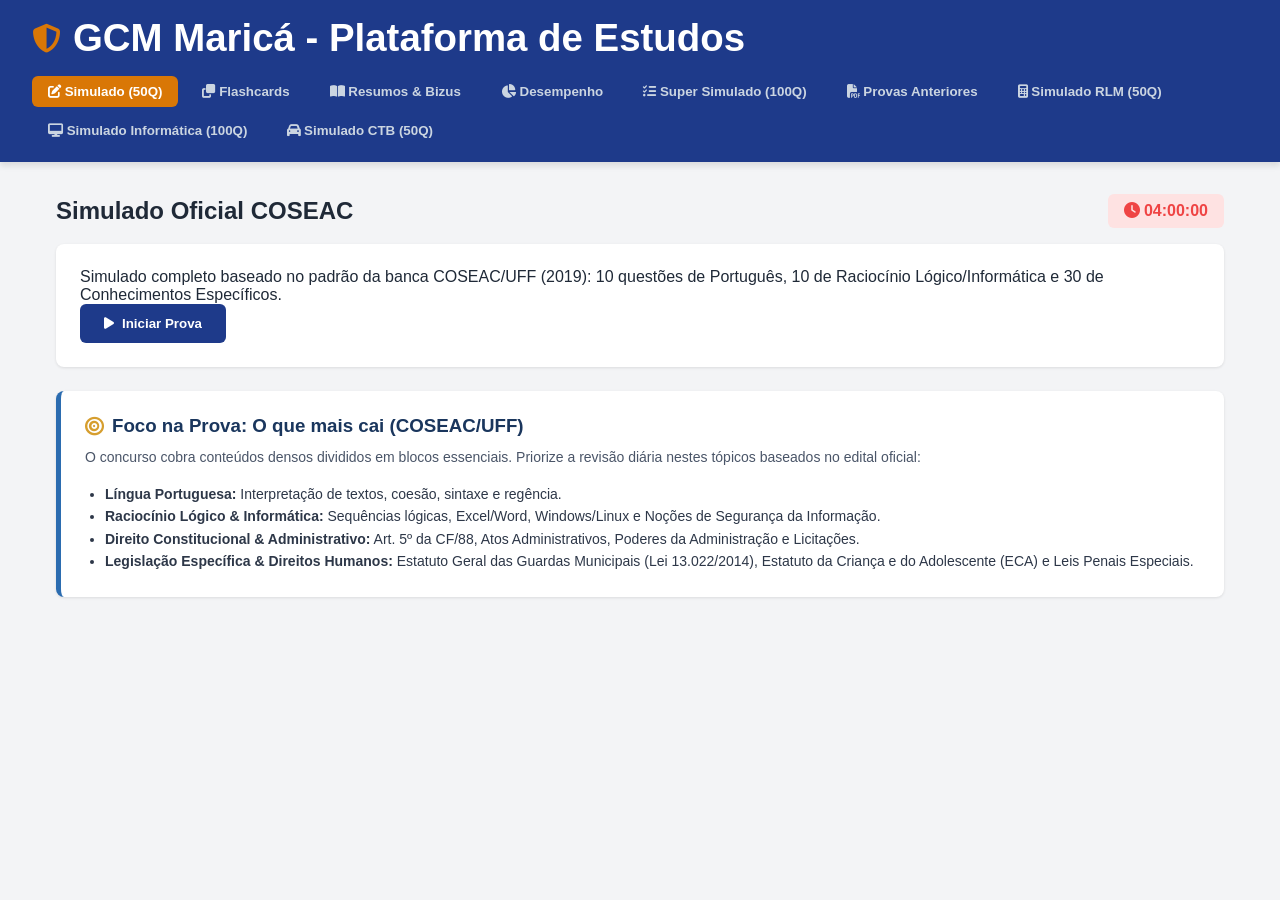
==== index.html @ 25a78c9b "Adiciona Simulado CTB e ajusta layout" ====
<!DOCTYPE html>
<html lang="pt-BR">

<head>
    <meta charset="UTF-8">
    <meta name="viewport" content="width=device-width, initial-scale=1.0">
    <title>Estudo Interativo - Guarda Municipal de Maricá</title>
    <!-- Importação do CSS externo -->
    <link rel="stylesheet" href="style.css">
    <!-- Fontes e ícones (FontAwesome) -->
    <link rel="stylesheet" href="https://cdnjs.cloudflare.com/ajax/libs/font-awesome/6.4.0/css/all.min.css">

    <!-- Configurações PWA -->
    <link rel="manifest" href="manifest.json">
    <link rel="apple-touch-icon" href="icon-192.png">
    <link rel="shortcut icon" href="icon-192.png" type="image/png">
    <meta name="theme-color" content="#1a365d">
</head>

<body>

    <!-- Cabeçalho -->
    <header class="app-header">
        <div class="logo-area">
            <i class="fa-solid fa-shield-halved"></i>
            <h1>GCM Maricá - Plataforma de Estudos</h1>
        </div>
        <nav class="nav-tabs">
            <button class="tab-btn active" data-target="simulado-section"><i class="fa-solid fa-pen-to-square"></i>
                Simulado (50Q)</button>
            <button class="tab-btn" data-target="flashcards-section"><i class="fa-solid fa-clone"></i>
                Flashcards</button>
            <button class="tab-btn" data-target="resumos-section"><i class="fa-solid fa-book-open"></i> Resumos &
                Bizus</button>
            <button class="tab-btn" data-target="stats-section"><i class="fa-solid fa-chart-pie"></i>
                Desempenho</button>
            <button class="tab-btn" data-target="super-simulado-section"><i class="fa-solid fa-list-check"></i>
                Super Simulado (100Q)</button>
            <button class="tab-btn" data-target="provas-section"><i class="fa-solid fa-file-pdf"></i> Provas
                Anteriores</button>
            <button class="tab-btn" data-target="rlm-section">
                <i class="fa-solid fa-calculator"></i> Simulado RLM (50Q)
            </button>
            <button class="tab-btn" data-target="info-section"><i class="fa-solid fa-desktop"></i>
                Simulado Informática (100Q)</button>
            <button class="tab-btn" data-target="ctb-section">
                <i class="fa-solid fa-car"></i> Simulado CTB (50Q)
            </button>
        </nav>
    </header>

    <!-- Conteúdo Principal -->
    <main class="app-container">

        <!-- Seção: Simulado -->
        <section id="simulado-section" class="content-section active">
            <div class="simulado-top-bar">
                <h2>Simulado Oficial COSEAC</h2>
                <div id="timer" class="timer-badge"><i class="fa-solid fa-clock"></i> 04:00:00</div>
            </div>

            <div id="simulado-intro" class="card">
                <p>Simulado completo baseado no padrão da banca COSEAC/UFF (2019): 10 questões de Português, 10 de
                    Raciocínio Lógico/Informática e 30 de Conhecimentos Específicos.</p>
                <button id="start-simulado-btn" class="btn primary-btn"><i class="fa-solid fa-play"></i> Iniciar
                    Prova</button>
            </div>

            <!-- Card de Dicas e Foco na Prova -->
            <div class="card study-tips-card" style="border-left: 5px solid #2b6cb0; margin-top: 20px;">
                <h3 style="color: #1a365d; margin-bottom: 10px; display: flex; align-items: center; gap: 8px;">
                    <i class="fa-solid fa-bullseye" style="color: #d69e2e;"></i> Foco na Prova: O que mais cai
                    (COSEAC/UFF)
                </h3>
                <p style="color: #4a5568; font-size: 14px; line-height: 1.5; margin-bottom: 15px;">
                    O concurso cobra conteúdos densos divididos em blocos essenciais. Priorize a revisão diária nestes
                    tópicos baseados no edital oficial:
                </p>
                <ul style="color: #2d3748; font-size: 14px; padding-left: 20px; line-height: 1.6;">
                    <li><strong>Língua Portuguesa:</strong> Interpretação de textos, coesão, sintaxe e regência.</li>
                    <li><strong>Raciocínio Lógico & Informática:</strong> Sequências lógicas, Excel/Word, Windows/Linux
                        e Noções de Segurança da Informação.</li>
                    <li><strong>Direito Constitucional & Administrativo:</strong> Art. 5º da CF/88, Atos
                        Administrativos, Poderes da Administração e Licitações.</li>
                    <li><strong>Legislação Específica & Direitos Humanos:</strong> Estatuto Geral das Guardas Municipais
                        (Lei 13.022/2014), Estatuto da Criança e do Adolescente (ECA) e Leis Penais Especiais.</li>
                </ul>
            </div>

            <div id="simulado-quiz-area" class="hidden">
                <div class="quiz-layout">
                    <div class="question-card card">
                        <div class="q-meta">
                            <span id="q-subject-badge" class="badge">Disciplina</span>
                            <span id="q-number">Questão 1 de 50</span>
                        </div>
                        <h3 id="q-text">Enunciado da questão aparecerá aqui...</h3>
                        <div id="options-container" class="options-list">
                            <!-- Opções geradas via JS -->
                        </div>
                        <div class="quiz-nav-buttons">
                            <button id="prev-q-btn" class="btn secondary-btn"><i class="fa-solid fa-arrow-left"></i>
                                Anterior</button>
                            <button id="next-q-btn" class="btn primary-btn">Próxima <i
                                    class="fa-solid fa-arrow-right"></i></button>
                        </div>
                    </div>

                    <div class="quiz-sidebar card">
                        <h4>Gabarito de Questões</h4>
                        <div id="question-grid" class="q-grid">
                            <!-- Grade de 1 a 50 gerada via JS -->
                        </div>
                        <button id="finish-simulado-btn" class="btn danger-btn"><i
                                class="fa-solid fa-flag-checkered"></i> Finalizar Prova</button>
                    </div>
                </div>
            </div>

            <div id="simulado-result-area" class="hidden card text-center">
                <h2>Resultado do Simulado</h2>
                <div id="score-display" class="score-badge">0 / 50</div>
                <p id="score-feedback">Parabéns por concluir!</p>
                <button id="restart-simulado-btn" class="btn primary-btn"><i class="fa-solid fa-rotate-right"></i>
                    Refazer Simulado</button>
            </div>
        </section>

        <!-- Seção: Flashcards -->
        <section id="flashcards-section" class="content-section">
            <h2>Flashcards de Memorização Ativa</h2>
            <div class="flashcard-container">
                <div id="flashcard" class="flashcard card">
                    <div class="flashcard-inner">
                        <div class="flashcard-front">
                            <span id="fc-category" class="badge">Estatuto das Guardas</span>
                            <h3 id="fc-question">Qual é o princípio mínimo de atuação da Guarda Municipal conforme a Lei
                                13.022/14?</h3>
                            <span class="flip-hint"><i class="fa-solid fa-rotate"></i> Clique para virar o cartão</span>
                        </div>
                        <div class="flashcard-back">
                            <h3>Resposta:</h3>
                            <p id="fc-answer">I - Proteção dos direitos humanos fundamentais... II - Preservação da
                                vida, redução do sofrimento e diminuição das perdas...</p>
                        </div>
                    </div>
                </div>
                <div class="flashcard-controls">
                    <button id="fc-prev" class="btn secondary-btn"><i class="fa-solid fa-chevron-left"></i>
                        Anterior</button>
                    <button id="fc-flip" class="btn primary-btn"><i class="fa-solid fa-repeat"></i> Virar
                        Cartão</button>
                    <button id="fc-next" class="btn secondary-btn">Próximo <i
                            class="fa-solid fa-chevron-right"></i></button>
                </div>
            </div>
        </section>

        <!-- Seção: Resumos Teóricos & Bizus -->
        <section id="resumos-section" class="content-section">
            <h2>Resumos Teóricos & Bizus Estratégicos (COSEAC)</h2>
            <p style="margin-bottom: 1.5rem; color: var(--text-muted);">Pontos de atenção e macetes de memorização
                focados no edital da Guarda Municipal de Maricá:</p>

            <div class="materias-grid">
                <!-- Card 1: Estatuto -->
                <div class="card" style="padding: 1.5rem;">
                    <div
                        style="display: flex; justify-content: space-between; align-items: center; margin-bottom: 0.8rem;">
                        <span class="badge" style="background-color: #e3f2fd; color: #1565c0;"><i
                                class="fa-solid fa-star"></i> Alto Rendimento</span>
                        <small style="color: var(--text-muted);">Lei 13.022/14</small>
                    </div>
                    <h3><i class="fa-solid fa-scale-balanced" style="color: #1565c0;"></i> Estatuto das Guardas</h3>
                    <p style="margin: 0.8rem 0; font-size: 0.95rem;">
                        <strong>Artigo Chave (Art. 3º):</strong> Princípios Mínimos (Proteção dos Direitos Humanos,
                        Preservação da vida, Uso progressivo da força).
                    </p>
                    <ul
                        style="text-align: left; margin: 1rem 0; padding-left: 1.2rem; font-size: 0.9rem; line-height: 1.6;">
                        <li><strong>Natureza:</strong> Instituição civil, uniformizada e armada.</li>
                        <li><strong>Controle:</strong> Interno (Corregedoria) e Externo (Ouvidoria).</li>
                        <li><strong>Vedações:</strong> Proibida subordinação a comandos militares.</li>
                    </ul>
                </div>

                <!-- Card 2: Constituição -->
                <div class="card" style="padding: 1.5rem;">
                    <div
                        style="display: flex; justify-content: space-between; align-items: center; margin-bottom: 0.8rem;">
                        <span class="badge" style="background-color: #fff3e0; color: #e65100;"><i
                                class="fa-solid fa-fire"></i> Cai Sempre</span>
                        <small style="color: var(--text-muted);">CF/88 Art. 144</small>
                    </div>
                    <h3><i class="fa-solid fa-landmark" style="color: #e65100;"></i> Artigo 144 - Segurança Pública</h3>
                    <p style="margin: 0.8rem 0; font-size: 0.95rem;">
                        <strong>Artigo Chave (§ 8º):</strong> Os Municípios poderão constituir guardas municipais para
                        proteção de seus <em>bens, serviços e instalações</em>.
                    </p>
                    <ul
                        style="text-align: left; margin: 1rem 0; padding-left: 1.2rem; font-size: 0.9rem; line-height: 1.6;">
                        <li><strong>Inviolabilidade do Domicílio:</strong> Flagrante, desastre, socorro ou ordem
                            judicial (dia).</li>
                        <li><strong>Remédios:</strong> Habeas Corpus (Locomoção) e Habeas Data (Informação pessoal).
                        </li>
                    </ul>
                </div>

                <!-- Card 3: Penal & CTB -->
                <div class="card" style="padding: 1.5rem;">
                    <div
                        style="display: flex; justify-content: space-between; align-items: center; margin-bottom: 0.8rem;">
                        <span class="badge" style="background-color: #e8f5e9; color: #2e7d32;"><i
                                class="fa-solid fa-gavel"></i> Bizu Prático</span>
                        <small style="color: var(--text-muted);">CP & CTB</small>
                    </div>
                    <h3><i class="fa-solid fa-handcuffs" style="color: #2e7d32;"></i> Direito Penal & Trânsito</h3>
                    <p style="margin: 0.8rem 0; font-size: 0.95rem;">
                        Diferencie os crimes funcionais mais cobrados em provas da Guarda:
                    </p>
                    <ul
                        style="text-align: left; margin: 1rem 0; padding-left: 1.2rem; font-size: 0.9rem; line-height: 1.6;">
                        <li><strong>Concussão (Art. 316):</strong> <em>EXIGIR</em> vantagem indevida.</li>
                        <li><strong>Corrupção Passiva (Art. 317):</strong> <em>SOLICITAR</em> ou <em>RECEBER</em>
                            vantagem.</li>
                        <li><strong>Prevaricação (Art. 319):</strong> Retardar/deixar de agir por <em>INTERESSE
                                PESSOAL</em>.</li>
                        <li><strong>CTB Art. 304:</strong> Omissão de socorro no trânsito (Crime).</li>
                    </ul>
                </div>
            </div>
        </section>

        <!-- Seção: Estatísticas / Desempenho -->
        <section id="stats-section" class="content-section">
            <h2>Seu Progresso e Estatísticas</h2>
            <div class="stats-grid">
                <div class="card stat-card">
                    <h3>Simulados Realizados</h3>
                    <p id="stat-total-simulados" class="stat-number">0</p>
                </div>
                <div class="card stat-card">
                    <h3>Média de Acertos</h3>
                    <p id="stat-media-acertos" class="stat-number">0%</p>
                </div>
                <div class="card stat-card">
                    <h3>Flashcards Vistos</h3>
                    <p id="stat-flashcards" class="stat-number">0</p>
                </div>
            </div>

            <!-- Botão para Zerar Estatísticas -->
            <div class="text-center" style="margin-top: 2rem;">
                <button id="reset-stats-btn" class="btn danger-btn">
                    <i class="fa-solid fa-trash"></i> Zerar Estatísticas
                </button>
            </div>
        </section>

        <!-- Seção: Super Simulado por Matéria -->
        <section id="super-simulado-section" class="content-section">
            <h2>Super Simulado por Matéria</h2>
            <div id="super-menu" class="card text-center">
                <p>Escolha a disciplina desejada para iniciar o treino focado:</p>
                <div class="materias-grid">
                    <button class="btn primary-btn materia-filter-btn" data-materia="Constitucional">Direito
                        Constitucional</button>
                    <button class="btn primary-btn materia-filter-btn" data-materia="Administrativo">Direito
                        Administrativo</button>
                    <button class="btn primary-btn materia-filter-btn" data-materia="LegislacaoGCM">Legislação da Guarda
                        Municipal</button>
                    <button class="btn primary-btn materia-filter-btn" data-materia="PenalEspecial">Direito Penal,
                        Processual Penal e Especial</button>
                    <button class="btn primary-btn materia-filter-btn" data-materia="DireitosHumanos">Direitos Humanos e
                        Legislação Social</button>
                    <button class="btn secondary-btn materia-filter-btn" data-materia="Todas">Simulado Geral (Todas as
                        Matérias)</button>
                    <button class="tab-btn" data-target="provas-section"><i class="fa-solid fa-file-pdf"></i> Provas
                        Anteriores</button>
                </div>
            </div>

            <div id="super-quiz-area" class="hidden">
                <div class="simulado-top-bar">
                    <h3 id="super-titulo-materia">Filtro Ativo</h3>
                    <button id="voltar-menu-btn" class="btn secondary-btn"><i class="fa-solid fa-arrow-left"></i>
                        Escolher Outra Matéria</button>
                </div>
                <div class="quiz-layout">
                    <div class="question-card card">
                        <div class="q-meta">
                            <span id="super-q-subject" class="badge">Disciplina</span>
                            <span id="super-q-number">Questão 1</span>
                        </div>
                        <h3 id="super-q-text">Enunciado...</h3>
                        <div id="super-options-container" class="options-list"></div>
                        <div class="quiz-nav-buttons">
                            <button id="super-prev-btn" class="btn secondary-btn"><i class="fa-solid fa-arrow-left"></i>
                                Anterior</button>
                            <button id="super-next-btn" class="btn primary-btn">Próxima <i
                                    class="fa-solid fa-arrow-right"></i></button>
                        </div>
                    </div>
                    <div class="quiz-sidebar card">
                        <h4>Questões da Matéria</h4>
                        <div id="super-question-grid" class="q-grid"></div>
                        <button id="super-finish-btn" class="btn danger-btn"><i class="fa-solid fa-flag-checkered"></i>
                            Finalizar Bloco</button>
                    </div>
                </div>
            </div>

            <div id="super-result-area" class="hidden card text-center">
                <h2>Resultado do Bloco</h2>
                <div id="super-score-display" class="score-badge">0 / 0</div>
                <p id="super-score-feedback">Bom trabalho!</p>
                <button id="super-restart-btn" class="btn primary-btn"><i class="fa-solid fa-rotate-right"></i> Escolher
                    Outra Matéria</button>
            </div>
        </section>

        <!-- Seção: Provas Anteriores e Gabaritos -->
        <section id="provas-section" class="content-section">
            <h2>Provas Anteriores e Gabaritos (COSEAC/UFF)</h2>
            <p>Acesse o caderno oficial e o gabarito do concurso anterior para reforçar o seu treinamento prático:</p>

            <div class="materias-grid" style="margin-top: 1.5rem;">
                <!-- Card Prova -->
                <div class="card text-center" style="padding: 1.5rem;">
                    <i class="fa-solid fa-file-pdf"
                        style="font-size: 2.5rem; color: #d32f2f; margin-bottom: 0.8rem;"></i>
                    <h3>Caderno de Prova (2019)</h3>
                    <p style="margin: 0.8rem 0; color: var(--text-muted); font-size: 0.9rem;">
                        Prova oficial aplicada pela COSEAC/UFF com 50 questões objetivas[cite: 11].
                    </p>
                    <a href="guarda.pdf" target="_blank" class="btn primary-btn"
                        style="text-decoration: none; display: inline-flex; align-items: center; justify-content: center; gap: 0.5rem; width: 100%;">
                        <i class="fa-solid fa-eye"></i> Abrir Prova em PDF
                    </a>
                </div>

                <!-- Card Gabarito -->
                <div class="card text-center" style="padding: 1.5rem;">
                    <i class="fa-solid fa-file-circle-check"
                        style="font-size: 2.5rem; color: #2e7d32; margin-bottom: 0.8rem;"></i>
                    <h3>Gabarito Oficial (2019)</h3>
                    <p style="margin: 0.8rem 0; color: var(--text-muted); font-size: 0.9rem;">
                        Gabarito oficial preliminar de respostas para conferência[cite: 10].
                    </p>
                    <a href="gab_prel.pdf" target="_blank" class="btn primary-btn"
                        style="text-decoration: none; display: inline-flex; align-items: center; justify-content: center; gap: 0.5rem; width: 100%;">
                        <i class="fa-solid fa-square-check"></i> Abrir Gabarito em PDF
                    </a>
                </div>
            </div>
        </section>

        <!-- Seção: Simulado RLM -->
        <section id="rlm-section" class="content-section">
            <div class="simulado-top-bar">
                <h2>Simulado Raciocínio Lógico (50Q) - COSEAC</h2>
                <div id="rlm-timer" class="timer-badge"><i class="fa-solid fa-clock"></i> 03:00:00</div>
            </div>

            <div id="rlm-intro" class="card">
                <p>Simulado exclusivo de <strong>Raciocínio Lógico</strong> focado no edital COSEAC/UFF para Guarda
                    Municipal. Teste seu conhecimento em sequências, conjuntos, proporções e probabilidades.</p>
                <button id="start-rlm-btn" class="btn primary-btn"><i class="fa-solid fa-play"></i> Iniciar Simulado
                    RLM</button>
            </div>

            <!-- Área do Quiz de RLM (Oculta inicialmente) -->
            <div id="rlm-quiz-area" class="hidden">
                <div class="quiz-layout">
                    <div class="question-card card">
                        <div class="q-meta">
                            <span id="rlm-subject-badge" class="badge">Raciocínio Lógico</span>
                            <span id="rlm-q-number">Questão 1 de 20</span>
                        </div>
                        <h3 id="rlm-q-text">Enunciado da questão aparecerá aqui...</h3>
                        <div id="rlm-options-container" class="options-list">
                            <!-- Opções geradas via JS -->
                        </div>
                        <div class="quiz-nav-buttons">
                            <button id="rlm-prev-q-btn" class="btn secondary-btn"><i class="fa-solid fa-arrow-left"></i>
                                Anterior</button>
                            <button id="rlm-next-q-btn" class="btn primary-btn">Próxima <i
                                    class="fa-solid fa-arrow-right"></i></button>
                        </div>
                    </div>

                    <div class="quiz-sidebar card">
                        <h4>Gabarito RLM</h4>
                        <div id="rlm-question-grid" class="q-grid">
                            <!-- Grade de questões gerada via JS -->
                        </div>
                        <button id="rlm-finish-btn" class="btn danger-btn"><i class="fa-solid fa-flag-checkered"></i>
                            Finalizar Prova</button>
                    </div>
                </div>
            </div>

            <!-- Área de Resultado do RLM (Oculta inicialmente) -->
            <div id="rlm-result-area" class="hidden card text-center">
                <h2>Resultado do Simulado RLM</h2>
                <div id="rlm-score-display" class="score-badge">0 / 20</div>
                <p id="rlm-score-feedback">Bom trabalho! Continue praticando para gabaritar a COSEAC.</p>
                <button id="rlm-restart-btn" class="btn primary-btn"><i class="fa-solid fa-rotate-right"></i> Refazer
                    Simulado RLM</button>
            </div>
        </section>

        <!-- Seção: Simulado Informática (100Q) -->
        <section id="info-section" class="content-section hidden">
            <div class="simulado-top-bar">
                <h2>Simulado Informática (100Q) - COSEAC</h2>
                <div id="info-timer" class="timer-badge"><i class="fa-solid fa-clock"></i> 04:00:00</div>
            </div>

            <!-- Introdução de Informática -->
            <div id="info-intro" class="card text-center">
                <p>Simulado exclusivo de <strong>Noções de Informática</strong> focado no edital COSEAC/UFF para Guarda
                    Municipal. Teste seu conhecimento com 100 questões abrangendo Windows, Pacote Office, Redes e
                    Segurança da Informação.</p>
                <button id="start-info-btn" class="btn primary-btn"><i class="fa-solid fa-play"></i> Iniciar Simulado
                    Informática</button>
            </div>

            <!-- Área do Quiz de Informática -->
            <div id="info-quiz-area" class="hidden">
                <div class="quiz-layout">
                    <div class="question-card card">
                        <div class="q-meta">
                            <span id="info-subject-badge" class="badge">Informática</span>
                            <span id="info-q-number">Questão 1 de 100</span>
                        </div>
                        <h3 id="info-q-text">Enunciado da questão aparecerá aqui...</h3>
                        <div id="info-options-container" class="options-list">
                            <!-- Opções geradas via JS -->
                        </div>
                        <div class="quiz-nav-buttons">
                            <button id="info-exit-btn" class="btn danger-btn"><i
                                    class="fa-solid fa-right-from-bracket"></i> Sair</button>
                            <div>
                                <button id="info-prev-q-btn" class="btn secondary-btn"><i
                                        class="fa-solid fa-arrow-left"></i> Anterior</button>
                                <button id="info-next-q-btn" class="btn primary-btn">Próxima <i
                                        class="fa-solid fa-arrow-right"></i></button>
                            </div>
                        </div>
                    </div>

                    <!-- Gabarito Lateral de Informática -->
                    <div class="gabarito-card card">
                        <h4>Gabarito Informática</h4>
                        <div id="info-question-grid" class="q-grid">
                            <!-- Caixas geradas via JS -->
                        </div>
                        <button id="info-finish-btn" class="btn danger-btn full-width"><i
                                class="fa-solid fa-flag-checkered"></i> Finalizar Prova</button>
                    </div>
                </div>
            </div>

            <!-- Área de Resultado de Informática -->
            <div id="info-result-area" class="hidden card text-center">
                <h3>Resultado do Simulado de Informática</h3>
                <p>Você concluiu o simulado!</p>
                <div class="score-display" id="info-score-display">0 / 100</div>
                <button id="info-restart-btn" class="btn primary-btn">Tentar Novamente</button>
            </div>
        </section>

        <!-- Seção: Simulado CTB (50Q) -->
        <section id="ctb-section" class="content-section hidden">
            <div class="simulado-top-bar">
                <h2>Simulado CTB (50 Questões) - Trânsito</h2>
                <div id="ctb-timer-top" class="timer-badge"><i class="fa-solid fa-clock"></i> 02:00:00</div>
            </div>

            <!-- Introdução CTB -->
            <div id="ctb-intro" class="card text-center">
                <p>Questões focadas na Legislação de Trânsito (Código de Trânsito Brasileiro - CTB) para a Guarda
                    Municipal de Maricá.</p>
                <button id="start-ctb-btn" class="btn primary-btn"><i class="fa-solid fa-play"></i> Iniciar Simulado
                    CTB</button>
            </div>

            <!-- Área do Quiz CTB -->
            <div id="ctb-quiz-area" class="hidden">
                <div class="quiz-layout">
                    <div class="question-card card">
                        <div class="q-meta">
                            <span id="ctb-subject-badge" class="badge">Legislação de Trânsito</span>
                            <span id="ctb-q-number">Questão 1 de 50</span>
                        </div>
                        <h3 id="ctb-q-text">Enunciado da questão aparecerá aqui...</h3>
                        <div id="ctb-options-container" class="options-list">
                            <!-- Opções geradas via JS -->
                        </div>
                        <div class="quiz-nav-buttons">
                            <button id="ctb-exit-btn" class="btn danger-btn"><i
                                    class="fa-solid fa-right-from-bracket"></i> Sair</button>
                            <div>
                                <button id="ctb-prev-q-btn" class="btn secondary-btn" disabled><i
                                        class="fa-solid fa-arrow-left"></i> Anterior</button>
                                <button id="ctb-next-q-btn" class="btn primary-btn">Próxima <i
                                        class="fa-solid fa-arrow-right"></i></button>
                            </div>
                        </div>
                    </div>

                    <!-- Gabarito Lateral CTB -->
                    <div class="gabarito-card card">
                        <h4>Gabarito CTB</h4>
                        <div id="ctb-question-grid" class="q-grid">
                            <!-- Grade gerada via JS -->
                        </div>
                        <button id="ctb-finish-btn" class="btn danger-btn full-width"><i
                                class="fa-solid fa-flag-checkered"></i> Finalizar Prova</button>
                    </div>
                </div>
            </div>

            <!-- Área de Resultado CTB -->
            <div id="ctb-result-area" class="hidden card text-center">
                <h3>Resultado do Simulado CTB</h3>
                <p>Você concluiu o simulado!</p>
                <div class="score-display" id="ctb-score-display">0 / 50</div>
                <button id="ctb-restart-btn" class="btn primary-btn">Tentar Novamente</button>
            </div>
        </section>
    </main>


    <!-- Scripts dos Simulados -->
    <script src="geral-50q.js"></script>
    <script src="info-100q.js"></script>
    <script src="rlm-50q.js"></script>
    <script src="ctb-50q.js"></script>
    <script src="especificas-100q.js"></script>
    <script src="flashcards.js"></script>
    <script src="script.js"></script>
</body>

</html>
---- style.css ----
:root {
    --primary: #1e3a8a;
    /* Azul Marinho */
    --secondary: #d97706;
    /* Dourado / Laranja corporativo */
    --bg-color: #f3f4f6;
    --card-bg: #ffffff;
    --text-main: #1f2937;
    --text-muted: #6b7280;
    --success: #10b981;
    --danger: #ef4444;
}

* {
    margin: 0;
    padding: 0;
    box-sizing: border-box;
    font-family: 'Segoe UI', Tahoma, Geneva, Verdana, sans-serif;
}

body {
    background-color: var(--bg-color);
    color: var(--text-main);
    display: flex;
    flex-direction: column;
    min-height: 100vh;
}

/* Header */
.app-header {
    background-color: var(--primary);
    color: white;
    padding: 1rem 2rem;
    display: flex;
    flex-direction: column;
    gap: 1rem;
    box-shadow: 0 4px 6px rgba(0, 0, 0, 0.1);
}

.logo-area {
    display: flex;
    align-items: center;
    gap: 0.75rem;
    font-size: 1.2rem;
}

.logo-area i {
    color: var(--secondary);
    font-size: 1.8rem;
}

.nav-tabs {
    display: flex;
    gap: 0.5rem;
    flex-wrap: wrap;
}

.tab-btn {
    background: transparent;
    border: none;
    color: #cbd5e1;
    padding: 0.5rem 1rem;
    border-radius: 0.375rem;
    cursor: pointer;
    font-weight: 600;
    transition: all 0.2s;
}

.tab-btn:hover,
.tab-btn.active {
    background-color: var(--secondary);
    color: white;
}

/* Container Principal */
.app-container {
    max-width: 1200px;
    width: 100%;
    margin: 2rem auto;
    padding: 0 1rem;
    flex: 1;
}

.content-section {
    display: none;
}

.content-section.active {
    display: block;
}

/* Cards genéricos */
.card {
    background-color: var(--card-bg);
    border-radius: 0.5rem;
    padding: 1.5rem;
    box-shadow: 0 1px 3px rgba(0, 0, 0, 0.1);
    margin-bottom: 1.5rem;
}

/* Botões */
.btn {
    padding: 0.75rem 1.5rem;
    border: none;
    border-radius: 0.375rem;
    cursor: pointer;
    font-weight: bold;
    display: inline-flex;
    align-items: center;
    gap: 0.5rem;
    transition: filter 0.2s;
}

.btn:hover {
    filter: brightness(0.9);
}

.primary-btn {
    background-color: var(--primary);
    color: white;
}

.secondary-btn {
    background-color: #e5e7eb;
    color: var(--text-main);
}

.danger-btn {
    background-color: var(--danger);
    color: white;
}

.badge {
    background-color: #dbeafe;
    color: var(--primary);
    padding: 0.25rem 0.75rem;
    border-radius: 1rem;
    font-size: 0.85rem;
    font-weight: 600;
}

/* Simulado Layout */
.simulado-top-bar {
    display: flex;
    justify-content: space-between;
    align-items: center;
    margin-bottom: 1rem;
}

.timer-badge {
    background-color: #fee2e2;
    color: var(--danger);
    padding: 0.5rem 1rem;
    border-radius: 0.375rem;
    font-weight: bold;
}

.quiz-layout {
    display: grid;
    grid-template-columns: 1fr 300px;
    gap: 1.5rem;
}

@media(max-width: 768px) {
    .quiz-layout {
        grid-template-columns: 1fr;
    }
}

.options-list {
    display: flex;
    flex-direction: column;
    gap: 0.75rem;
    margin: 1.5rem 0;
}

.option-item {
    padding: 0.75rem 1rem;
    border: 2px solid #e5e7eb;
    border-radius: 0.375rem;
    cursor: pointer;
    transition: all 0.2s;
}

.option-item:hover {
    border-color: var(--primary);
    background-color: #f8fafc;
}

.option-item.selected {
    border-color: var(--primary);
    background-color: #eff6ff;
    font-weight: 600;
}

.quiz-nav-buttons {
    display: flex;
    justify-content: space-between;
}

.q-grid {
    display: grid;
    grid-template-columns: repeat(5, 1fr);
    gap: 0.5rem;
    margin: 1rem 0;
    max-height: 250px;
    overflow-y: auto;
}

.q-dot {
    width: 36px;
    height: 36px;
    border: 1px solid #d1d5db;
    background: white;
    border-radius: 0.25rem;
    cursor: pointer;
    font-weight: bold;
    font-size: 0.85rem;
}

.q-dot.answered {
    background-color: #d1fae5;
    border-color: var(--success);
    color: #065f46;
}

.q-dot.current {
    border-color: var(--primary);
    box-shadow: 0 0 0 2px var(--primary);
}

/* Flashcards */
.flashcard-container {
    max-width: 600px;
    margin: 0 auto;
}

.flashcard {
    height: 250px;
    perspective: 1000px;
    cursor: pointer;
    background: transparent;
    box-shadow: none;
    padding: 0;
}

.flashcard-inner {
    position: relative;
    width: 100%;
    height: 100%;
    text-align: center;
    transition: transform 0.6s;
    transform-style: preserve-3d;
    background: white;
    border-radius: 0.5rem;
    box-shadow: 0 4px 6px rgba(0, 0, 0, 0.1);
    display: flex;
    align-items: center;
    justify-content: center;
    padding: 2rem;
}

.flashcard.flipped .flashcard-inner {
    transform: rotateY(180deg);
}

.flashcard-front,
.flashcard-back {
    position: absolute;
    width: 100%;
    height: 100%;
    backface-visibility: hidden;
    display: flex;
    flex-direction: column;
    justify-content: center;
    align-items: center;
    padding: 1.5rem;
    gap: 1rem;
}

.flashcard-back {
    transform: rotateY(180deg);
    background-color: #fff9c4;
    /* Fundo amarelo suave para a resposta */
    color: #333333;
    /* Texto escuro para leitura confortável */
    border: 2px solid #fbc02d;
    /* Borda amarelada elegante */
    border-radius: 0.5rem;
}

.flip-hint {
    font-size: 0.8rem;
    color: var(--text-muted);
}

.flashcard-controls {
    display: flex;
    justify-content: space-between;
    margin-top: 1rem;
}

/* Resumos e Stats */
.resumos-grid,
.stats-grid {
    display: grid;
    grid-template-columns: repeat(auto-fit, minmax(280px, 1fr));
    gap: 1.5rem;
}

.stat-card {
    text-align: center;
}

.stat-number {
    font-size: 2.5rem;
    font-weight: bold;
    color: var(--primary);
    margin-top: 0.5rem;
}

.hidden {
    display: none !important;
}

.text-center {
    text-align: center;
}

.score-badge {
    font-size: 3rem;
    font-weight: bold;
    color: var(--secondary);
    margin: 1rem 0;
}

.materias-grid {
    display: grid;
    grid-template-columns: repeat(auto-fit, minmax(250px, 1fr));
    gap: 1rem;
    margin-top: 1.5rem;
}

.materia-filter-btn {
    justify-content: center;
    padding: 1rem;
    text-align: center;
}

nav.nav-tabs a.tab-btn {
    text-decoration: none;
    display: inline-flex;
    align-items: center;
    gap: 8px;
    box-sizing: border-box;
}

/* Classes de Controle do Simulado RLM */
#rlm-section .hidden {
    display: none !important;
}

#rlm-section .text-center {
    text-align: center;
}

/* Garante o layout em grid da prova (pergunta na esquerda, gabarito na direita) */
#rlm-section .quiz-layout {
    display: grid;
    grid-template-columns: 1fr 300px;
    gap: 20px;
    margin-top: 20px;
}

@media (max-width: 900px) {
    #rlm-section .quiz-layout {
        grid-template-columns: 1fr;
    }
}

/* Estilo dos botões de opções de resposta */
#rlm-options-container {
    display: flex;
    flex-direction: column;
    gap: 12px;
    margin: 20px 0;
}

#rlm-options-container .option-btn {
    text-align: left;
    padding: 12px 16px;
    border: 2px solid #e2e8f0;
    background: #ffffff;
    border-radius: 8px;
    cursor: pointer;
    font-size: 15px;
    transition: all 0.2s ease;
    color: #2d3748;
}

#rlm-options-container .option-btn:hover {
    border-color: #2b6cb0;
    background: #f7fafc;
}

#rlm-options-container .option-btn.selected {
    border-color: #2b6cb0;
    background: #ebf8ff;
    color: #2b6cb0;
    font-weight: 600;
}

/* Grade de numeração das questões no gabarito lateral */
#rlm-question-grid {
    display: grid;
    grid-template-columns: repeat(5, 1fr);
    gap: 8px;
    margin: 15px 0;
}

#rlm-question-grid .q-box {
    aspect-ratio: 1;
    display: flex;
    align-items: center;
    justify-content: center;
    background: #edf2f7;
    border: 1px solid #cbd5e0;
    border-radius: 4px;
    font-size: 13px;
    font-weight: bold;
    cursor: pointer;
    color: #4a5568;
    transition: background 0.2s;
}

#rlm-question-grid .q-box:hover {
    background: #e2e8f0;
}

#rlm-question-grid .q-box.answered {
    background: #3182ce;
    color: white;
    border-color: #2b6cb0;
}

/* Badge de pontuação final */
#rlm-result-area .score-badge {
    font-size: 36px;
    font-weight: bold;
    color: #2b6cb0;
    margin: 20px 0;
}

/* ========================================== */
/* ESTILOS DO SIMULADO DE INFORMÁTICA (Espelho do RLM) */
/* ========================================== */

#info-section .hidden {
    display: none !important;
}

#info-section .text-center {
    text-align: center;
}

#info-section .quiz-layout {
    display: grid;
    grid-template-columns: 1fr 300px;
    gap: 20px;
    margin-top: 20px;
}

@media (max-width: 900px) {
    #info-section .quiz-layout {
        grid-template-columns: 1fr;
    }
}

#info-options-container {
    display: flex;
    flex-direction: column;
    gap: 12px;
    margin: 20px 0;
}

#info-options-container .option-btn {
    text-align: left;
    padding: 12px 16px;
    border: 2px solid #e2e8f0;
    background: #ffffff;
    border-radius: 8px;
    cursor: pointer;
    font-size: 15px;
    transition: all 0.2s ease;
    color: #2d3748;
}

#info-options-container .option-btn:hover {
    border-color: #2b6cb0;
    background: #f7fafc;
}

#info-options-container .option-btn.selected {
    border-color: #2b6cb0;
    background: #ebf8ff;
    color: #2b6cb0;
    font-weight: 600;
}

#info-question-grid {
    display: grid;
    grid-template-columns: repeat(5, 1fr);
    gap: 8px;
    margin: 15px 0;
}

#info-question-grid .q-box {
    aspect-ratio: 1;
    display: flex;
    align-items: center;
    justify-content: center;
    background: #edf2f7;
    border: 1px solid #cbd5e0;
    border-radius: 4px;
    font-size: 13px;
    font-weight: bold;
    cursor: pointer;
    color: #4a5568;
    transition: background 0.2s;
}

#info-question-grid .q-box:hover {
    background: #e2e8f0;
}

#info-question-grid .q-box.answered {
    background: #3182ce;
    color: white;
    border-color: #2b6cb0;
}

#info-result-area .score-badge {
    font-size: 36px;
    font-weight: bold;
    color: #2b6cb0;
    margin: 20px 0;
}

/* ========================================== */
/* RESPONSIVIDADE PARA DIFERENTES ECRÃS        */
/* ========================================== */

/* Para Tablets e Ecrãs Médios (até 900px) */
@media (max-width: 900px) {
    .app-container {
        padding: 10px;
    }

    .quiz-layout {
        grid-template-columns: 1fr;
        /* Coloca a barra lateral de questões abaixo da pergunta */
    }

    .app-header {
        flex-direction: column;
        gap: 1rem;
        text-align: center;
        padding: 1rem;
    }

    .nav-tabs {
        overflow-x: auto;
        width: 100%;
        justify-content: flex-start;
        padding-bottom: 5px;
    }

    .tab-btn {
        white-space: nowrap;
        flex-shrink: 0;
    }
}

/* Para Telemóveis (até 600px) */
@media (max-width: 600px) {
    .app-header h1 {
        font-size: 1.2rem;
    }

    .stats-grid {
        grid-template-columns: 1fr;
        /* Os cards de estatísticas ficam um abaixo do outro */
    }

    .materias-grid {
        grid-template-columns: 1fr;
        /* Os botões do Super Simulado ocupam a largura toda */
    }

    .quiz-nav-buttons {
        flex-direction: column;
        gap: 0.5rem;
    }

    .quiz-nav-buttons button {
        width: 100%;
    }

    .option-item {
        padding: 0.75rem;
        font-size: 0.95rem;
    }
}

/* ==========================================
   ESTILOS DO SIMULADO DE CTB
   ========================================== */

#ctb-section .options-list {
    display: flex;
    flex-direction: column;
    gap: 0.75rem;
    margin-top: 1rem;
}

#ctb-section .option-btn {
    display: block;
    width: 100%;
    padding: 1rem 1.2rem;
    background-color: #f8fafc;
    border: 2px solid #e2e8f0;
    border-radius: 8px;
    font-size: 0.98rem;
    color: #1e293b;
    text-align: left;
    cursor: pointer;
    transition: all 0.2s ease-in-out;
}

#ctb-section .option-btn:hover {
    background-color: #f1f5f9;
    border-color: #cbd5e1;
}

#ctb-section .option-btn.selected {
    background-color: #ebf8ff;
    border-color: #3182ce;
    color: #2b6cb0;
    font-weight: 600;
}

#ctb-question-grid.q-grid {
    display: grid;
    grid-template-columns: repeat(auto-fill, minmax(40px, 1fr));
    gap: 0.5rem;
    margin-top: 1rem;
}

#ctb-question-grid .q-dot {
    height: 38px;
    display: flex;
    align-items: center;
    justify-content: center;
    background-color: #edf2f7;
    border: 1px solid #cbd5e0;
    border-radius: 6px;
    font-weight: bold;
    cursor: pointer;
    transition: all 0.2s;
}

#ctb-question-grid .q-dot:hover {
    background-color: #e2e8f0;
}

#ctb-question-grid .q-dot.answered {
    background-color: #3182ce;
    color: white;
    border-color: #2b6cb0;
}

.btn.success-btn {
    background-color: #38a169;
    color: white;
    border: none;
    padding: 0.8rem 1.5rem;
    border-radius: 6px;
    font-weight: 600;
    cursor: pointer;
}

.btn.success-btn:hover {
    background-color: #2f855a;
}
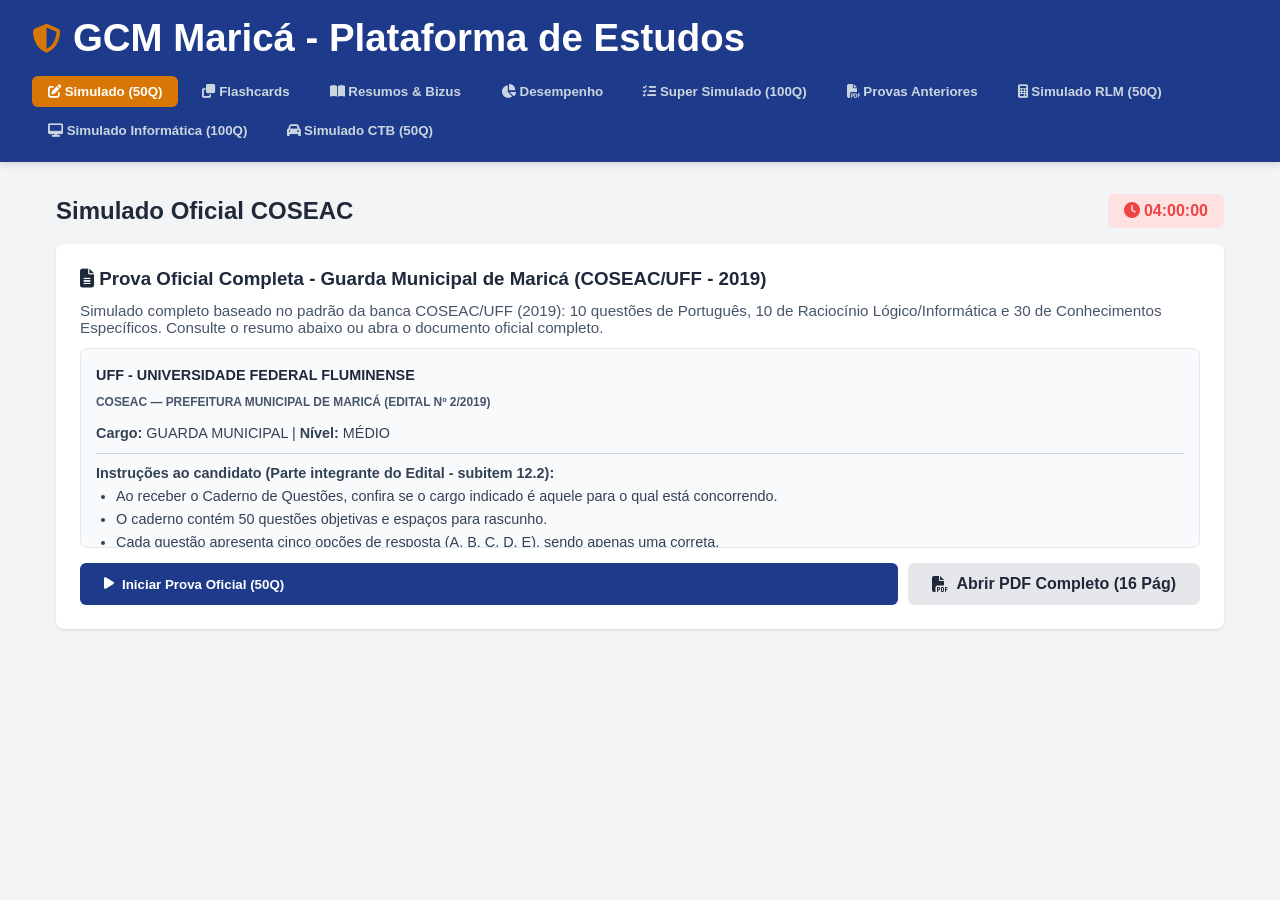
==== commit 32e15cdd: "Adiciona leitor integrado e botão de consulta do PDF oficial" ====
--- a/index.html
+++ b/index.html
@@ -59,35 +59,93 @@
                 <div id="timer" class="timer-badge"><i class="fa-solid fa-clock"></i> 04:00:00</div>
             </div>
 
+            <!-- Introdução Unificada com a Prova Completa e Acesso ao PDF -->
             <div id="simulado-intro" class="card">
-                <p>Simulado completo baseado no padrão da banca COSEAC/UFF (2019): 10 questões de Português, 10 de
-                    Raciocínio Lógico/Informática e 30 de Conhecimentos Específicos.</p>
-                <button id="start-simulado-btn" class="btn primary-btn"><i class="fa-solid fa-play"></i> Iniciar
-                    Prova</button>
-            </div>
-
-            <!-- Card de Dicas e Foco na Prova -->
-            <div class="card study-tips-card" style="border-left: 5px solid #2b6cb0; margin-top: 20px;">
-                <h3 style="color: #1a365d; margin-bottom: 10px; display: flex; align-items: center; gap: 8px;">
-                    <i class="fa-solid fa-bullseye" style="color: #d69e2e;"></i> Foco na Prova: O que mais cai
-                    (COSEAC/UFF)
-                </h3>
-                <p style="color: #4a5568; font-size: 14px; line-height: 1.5; margin-bottom: 15px;">
-                    O concurso cobra conteúdos densos divididos em blocos essenciais. Priorize a revisão diária nestes
-                    tópicos baseados no edital oficial:
+                <h3 style="margin-bottom: 12px; color: #1e293b;"><i class="fa-solid fa-file-lines"></i> Prova Oficial
+                    Completa - Guarda Municipal de Maricá (COSEAC/UFF - 2019)</h3>
+                <p style="margin-bottom: 12px; color: #475569; font-size: 0.95rem;">
+                    Simulado completo baseado no padrão da banca COSEAC/UFF (2019): 10 questões de Português, 10 de
+                    Raciocínio Lógico/Informática e 30 de Conhecimentos Específicos. Consulte o resumo abaixo ou abra o
+                    documento oficial completo.
                 </p>
-                <ul style="color: #2d3748; font-size: 14px; padding-left: 20px; line-height: 1.6;">
-                    <li><strong>Língua Portuguesa:</strong> Interpretação de textos, coesão, sintaxe e regência.</li>
-                    <li><strong>Raciocínio Lógico & Informática:</strong> Sequências lógicas, Excel/Word, Windows/Linux
-                        e Noções de Segurança da Informação.</li>
-                    <li><strong>Direito Constitucional & Administrativo:</strong> Art. 5º da CF/88, Atos
-                        Administrativos, Poderes da Administração e Licitações.</li>
-                    <li><strong>Legislação Específica & Direitos Humanos:</strong> Estatuto Geral das Guardas Municipais
-                        (Lei 13.022/2014), Estatuto da Criança e do Adolescente (ECA) e Leis Penais Especiais.</li>
-                </ul>
-            </div>
-
+
+                <!-- Caixa com barra de rolagem contendo as informações e estrutura do edital -->
+                <div class="prova-scroll-box"
+                    style="max-height: 200px; overflow-y: auto; background-color: #f8fafc; border: 1px solid #e2e8f0; border-radius: 8px; padding: 15px; font-size: 0.9rem; line-height: 1.6; color: #334155; margin-bottom: 15px;">
+                    <h4 style="color: #1e293b; margin-bottom: 6px;">UFF - UNIVERSIDADE FEDERAL FLUMINENSE</h4>
+                    <h5 style="color: #475569; margin-bottom: 10px;">COSEAC — PREFEITURA MUNICIPAL DE MARICÁ (EDITAL Nº
+                        2/2019)</h5>
+
+                    <p><strong>Cargo:</strong> GUARDA MUNICIPAL | <strong>Nível:</strong> MÉDIO</p>
+
+                    <hr style="border: 0; border-top: 1px solid #cbd5e1; margin: 8px 0;">
+
+                    <p><strong>Instruções ao candidato (Parte integrante do Edital - subitem 12.2):</strong></p>
+                    <ul style="margin-left: 20px; margin-bottom: 8px;">
+                        <li>Ao receber o Caderno de Questões, confira se o cargo indicado é aquele para o qual está
+                            concorrendo.</li>
+                        <li>O caderno contém 50 questões objetivas e espaços para rascunho.</li>
+                        <li>Cada questão apresenta cinco opções de resposta (A, B, C, D, E), sendo apenas uma correta.
+                        </li>
+                        <li>O tempo disponível para a realização da prova é de no mínimo 1 hora e 30 minutos e no máximo
+                            4 horas.</li>
+                        <li>Utilize somente caneta esferográfica de corpo transparente com tinta azul ou preta.</li>
+                    </ul>
+
+                    <p style="margin-top: 8px;"><strong>Frase para o exame grafotécnico:</strong> <em>"A coragem cresce
+                            com a ocasião. (William Shakespeare)"</em></p>
+
+                    <hr style="border: 0; border-top: 1px solid #cbd5e1; margin: 8px 0;">
+
+                    <p><strong>Estrutura da Prova (16 Páginas):</strong></p>
+                    <p>- <strong>Língua Portuguesa (10Q):</strong> Textos (Texto 1 e Texto 2 - Guarda Belo), coesão,
+                        sintaxe e gramática.</p>
+                    <p>- <strong>Raciocínio Lógico & Informática (10Q):</strong> Matemática financeira, sequências,
+                        conjuntos, Excel, Linux e Windows.</p>
+                    <p>- <strong>Conhecimentos Específicos (30Q):</strong> Direito Administrativo, Constitucional,
+                        Penal, Legislação GCM (Lei 13.022/14), CTB e Direitos Humanos.</p>
+                </div>
+
+                <!-- Botões de Ação -->
+                <div style="display: flex; gap: 10px; flex-wrap: wrap;">
+                    <button id="start-simulado-btn" class="btn primary-btn" style="flex: 1;"><i
+                            class="fa-solid fa-play"></i> Iniciar Prova Oficial (50Q)</button>
+
+                    <!-- Botão para abrir o PDF completo das 16 páginas -->
+                    <a href="guarda.pdf" target="_blank" class="btn secondary-btn"
+                        style="text-decoration: none; display: inline-flex; align-items: center; justify-content: center; gap: 8px;">
+                        <i class="fa-solid fa-file-pdf"></i> Abrir PDF Completo (16 Pág)
+                    </a>
+                </div>
+            </div>
+
+            <!-- Área do Quiz com Leitor de PDF Integrado -->
             <div id="simulado-quiz-area" class="hidden">
+
+                <!-- Botão de Acesso Direto ao PDF Oficial em Nova Aba -->
+                <div style="margin-bottom: 15px;">
+                    <a href="guarda.pdf" target="_blank" class="btn secondary-btn"
+                        style="text-decoration: none; display: inline-flex; align-items: center; gap: 8px;">
+                        <i class="fa-solid fa-file-pdf"></i> Consultar Prova Oficial (PDF Completo)
+                    </a>
+                </div>
+
+                <!-- Container do PDF Integrado (Inicialmente Oculto) -->
+                <div id="pdf-viewer-container" class="card hidden"
+                    style="margin-bottom: 20px; border: 2px solid #3182ce; padding: 10px;">
+                    <div
+                        style="display: flex; justify-content: space-between; align-items: center; margin-bottom: 10px; padding-bottom: 8px; border-bottom: 1px solid #e2e8f0;">
+                        <span style="font-weight: bold; color: #1e293b;"><i class="fa-solid fa-book-open"></i> Caderno
+                            de Questões Oficial - COSEAC 2019</span>
+                        <button id="close-pdf-btn" class="btn danger-btn"
+                            style="padding: 5px 12px; font-size: 0.85rem;">
+                            <i class="fa-solid fa-xmark"></i> Fechar PDF
+                        </button>
+                    </div>
+                    <iframe src="guarda.pdf"
+                        style="width: 100%; height: 450px; border: none; border-radius: 6px;"></iframe>
+                </div>
+
                 <div class="quiz-layout">
                     <div class="question-card card">
                         <div class="q-meta">
@@ -435,9 +493,17 @@
                             <span id="info-q-number">Questão 1 de 100</span>
                         </div>
                         <h3 id="info-q-text">Enunciado da questão aparecerá aqui...</h3>
+
                         <div id="info-options-container" class="options-list">
                             <!-- Opções geradas via JS -->
                         </div>
+
+                        <!-- Caixinha de Feedback / Explicação (Adicionada) -->
+                        <div id="info-feedback-box" class="feedback-box hidden">
+                            <div id="info-feedback-status" class="feedback-status"></div>
+                            <div id="info-feedback-text" class="feedback-text"></div>
+                        </div>
+
                         <div class="quiz-nav-buttons">
                             <button id="info-exit-btn" class="btn danger-btn"><i
                                     class="fa-solid fa-right-from-bracket"></i> Sair</button>
@@ -495,9 +561,17 @@
                             <span id="ctb-q-number">Questão 1 de 50</span>
                         </div>
                         <h3 id="ctb-q-text">Enunciado da questão aparecerá aqui...</h3>
+
                         <div id="ctb-options-container" class="options-list">
                             <!-- Opções geradas via JS -->
                         </div>
+
+                        <!-- Caixinha de Feedback / Explicação do CTB (Posicionada corretamente DENTRO do cartão) -->
+                        <div id="ctb-feedback-box" class="feedback-box hidden">
+                            <div id="ctb-feedback-status" class="feedback-status"></div>
+                            <div id="ctb-feedback-text" class="feedback-text"></div>
+                        </div>
+
                         <div class="quiz-nav-buttons">
                             <button id="ctb-exit-btn" class="btn danger-btn"><i
                                     class="fa-solid fa-right-from-bracket"></i> Sair</button>
@@ -532,7 +606,6 @@
         </section>
     </main>
 
-
     <!-- Scripts dos Simulados -->
     <script src="geral-50q.js"></script>
     <script src="info-100q.js"></script>
--- a/style.css
+++ b/style.css
@@ -691,4 +691,81 @@
 
 .btn.success-btn:hover {
     background-color: #2f855a;
+}
+
+/* Caixa de Feedback e Explicação */
+.feedback-box {
+    margin-top: 15px;
+    padding: 14px 16px;
+    border-radius: 8px;
+    font-size: 0.95rem;
+    line-height: 1.5;
+    box-shadow: 0 2px 4px rgba(0, 0, 0, 0.05);
+}
+
+/* Quando acerta: Fundo Azul Suave / Destaque */
+.feedback-box.correto {
+    background-color: #ebf8ff;
+    /* Azul bem suave */
+    border: 1px solid #3182ce;
+    /* Borda azul */
+    color: #2b6cb0;
+}
+
+/* Quando erra: Fundo Amarelo Suave (ou se preferir tom de alerta) */
+.feedback-box.incorreto {
+    background-color: #fefcbf;
+    /* Amarelo suave tipo post-it */
+    border: 1px solid #d69e2e;
+    /* Borda amarela/dourada escura */
+    color: #744210;
+}
+
+.feedback-status {
+    font-weight: bold;
+    font-size: 1.05rem;
+    margin-bottom: 6px;
+}
+
+.feedback-text {
+    color: #2d3748;
+    /* Texto da explicação bem legível */
+}
+
+/* Estilos para os botões de opção após a resposta */
+#ctb-section .option-btn.correta {
+    background-color: #f0fff4 !important;
+    /* Verde bem suave */
+    border-color: #38a169 !important;
+    /* Borda verde */
+    color: #22543d !important;
+    font-weight: 600;
+}
+
+#ctb-section .option-btn.errada {
+    background-color: #fff5f5 !important;
+    /* Vermelho bem suave */
+    border-color: #e53e3e !important;
+    /* Borda vermelha */
+    color: #9b2c2c !important;
+    font-weight: 600;
+}
+
+/* Estilização da barra de rolagem da prova */
+.prova-scroll-box::-webkit-scrollbar {
+    width: 8px;
+}
+
+.prova-scroll-box::-webkit-scrollbar-track {
+    background: #f1f5f9;
+    border-radius: 4px;
+}
+
+.prova-scroll-box::-webkit-scrollbar-thumb {
+    background: #cbd5e1;
+    border-radius: 4px;
+}
+
+.prova-scroll-box::-webkit-scrollbar-thumb:hover {
+    background: #94a3b8;
 }
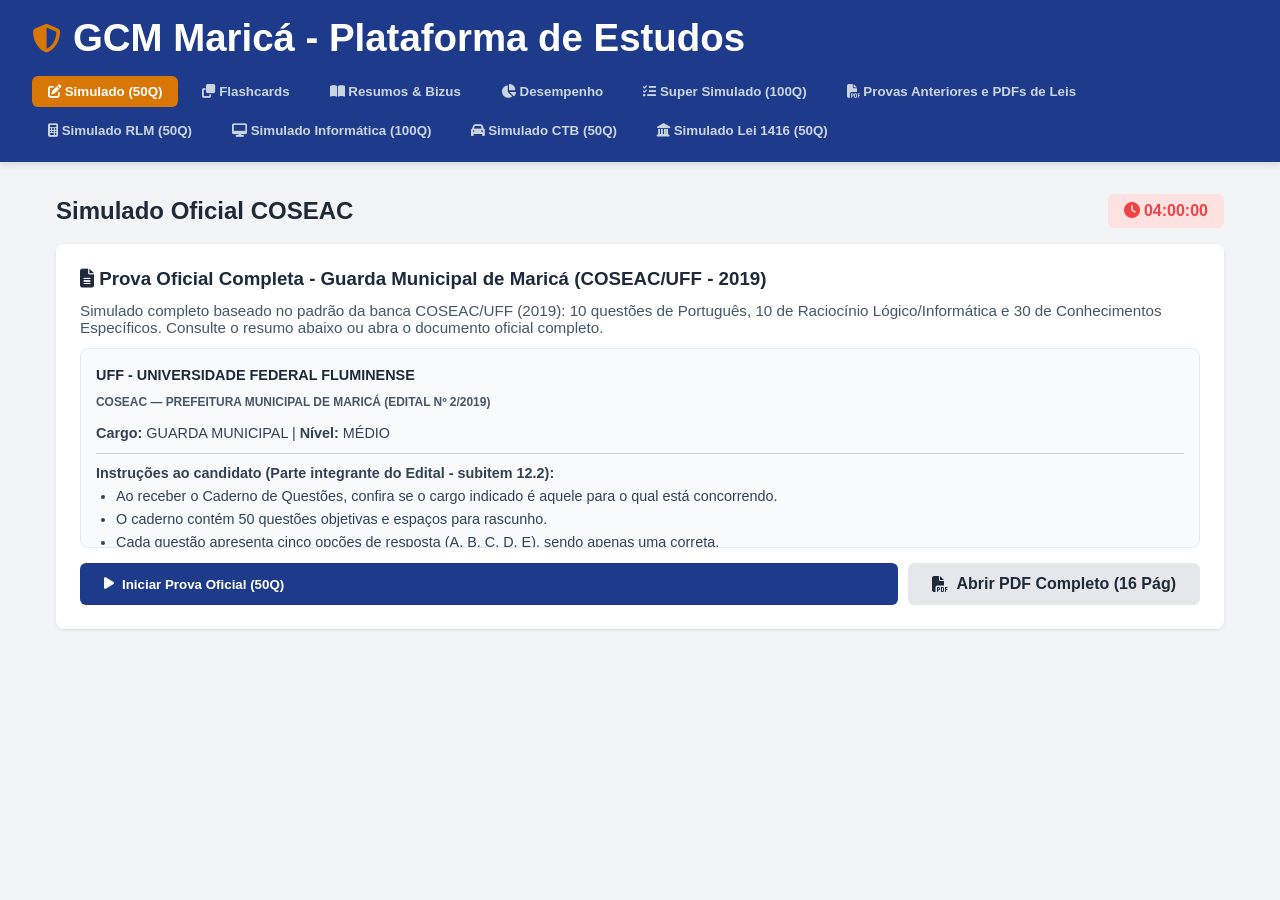
==== commit 072aa6e4: "Adicionado simulado e PDF da Lei 1416" ====
--- a/index.html
+++ b/index.html
@@ -36,8 +36,9 @@
                 Desempenho</button>
             <button class="tab-btn" data-target="super-simulado-section"><i class="fa-solid fa-list-check"></i>
                 Super Simulado (100Q)</button>
-            <button class="tab-btn" data-target="provas-section"><i class="fa-solid fa-file-pdf"></i> Provas
-                Anteriores</button>
+            <button class="tab-btn" data-target="provas-section"><i class="fa-solid fa-file-pdf"></i> Provas Anteriores
+                e PDFs de
+                Leis</button>
             <button class="tab-btn" data-target="rlm-section">
                 <i class="fa-solid fa-calculator"></i> Simulado RLM (50Q)
             </button>
@@ -45,6 +46,9 @@
                 Simulado Informática (100Q)</button>
             <button class="tab-btn" data-target="ctb-section">
                 <i class="fa-solid fa-car"></i> Simulado CTB (50Q)
+            </button>
+            <button class="tab-btn" data-target="lei1416-section">
+                <i class="fa-solid fa-landmark"></i> Simulado Lei 1416 (50Q)
             </button>
         </nav>
     </header>
@@ -377,10 +381,10 @@
             </div>
         </section>
 
-        <!-- Seção: Provas Anteriores e Gabaritos -->
+        <!-- Seção: Provas Anteriores, Gabaritos e Leis -->
         <section id="provas-section" class="content-section">
-            <h2>Provas Anteriores e Gabaritos (COSEAC/UFF)</h2>
-            <p>Acesse o caderno oficial e o gabarito do concurso anterior para reforçar o seu treinamento prático:</p>
+            <h2>Provas Anteriores, Gabaritos e Leis</h2>
+            <p>Acesse as provas anteriores, gabaritos oficiais e a legislação de apoio para o seu estudo prático:</p>
 
             <div class="materias-grid" style="margin-top: 1.5rem;">
                 <!-- Card Prova -->
@@ -410,6 +414,20 @@
                         <i class="fa-solid fa-square-check"></i> Abrir Gabarito em PDF
                     </a>
                 </div>
+
+                <!-- Card Lei 1416 (Estatuto de São Gonçalo) -->
+                <div class="card text-center" style="padding: 1.5rem;">
+                    <i class="fa-solid fa-book-bookmark"
+                        style="font-size: 2.5rem; color: #3182ce; margin-bottom: 0.8rem;"></i>
+                    <h3>Estatuto de São Gonçalo (Lei 1416)</h3>
+                    <p style="margin: 0.8rem 0; color: var(--text-muted); font-size: 0.9rem;">
+                        Texto legal completo da Lei nº 1416/2022 para leitura e consulta detalhada.
+                    </p>
+                    <a href="lei-1416.pdf" target="_blank" class="btn primary-btn"
+                        style="text-decoration: none; display: inline-flex; align-items: center; justify-content: center; gap: 0.5rem; width: 100%;">
+                        <i class="fa-solid fa-file-pdf"></i> Abrir Lei em PDF
+                    </a>
+                </div>
             </div>
         </section>
 
@@ -604,6 +622,74 @@
                 <button id="ctb-restart-btn" class="btn primary-btn">Tentar Novamente</button>
             </div>
         </section>
+
+        <!-- Seção: Simulado Lei 1416 (50Q) - Estatuto de São Gonçalo -->
+        <section id="lei1416-section" class="content-section hidden">
+            <div class="simulado-top-bar">
+                <h2>Simulado Lei 1416/2022 (50 Questões) - Estatuto dos Servidores de São Gonçalo</h2>
+                <div id="lei1416-timer" class="timer-badge"><i class="fa-solid fa-clock"></i> 02:00:00</div>
+            </div>
+
+            <!-- Introdução Lei 1416 -->
+            <div id="lei1416-intro" class="card text-center">
+                <p>Questões focadas no <strong>Estatuto dos Servidores Públicos do Município de São Gonçalo</strong>
+                    (Lei nº 1416/2022) para os concursos da Guarda Civil Municipal.</p>
+                <button id="start-lei1416-btn" class="btn primary-btn"><i class="fa-solid fa-play"></i> Iniciar Simulado
+                    Lei 1416</button>
+            </div>
+
+            <!-- Área do Quiz Lei 1416 -->
+            <div id="lei1416-quiz-area" class="hidden">
+                <div class="quiz-layout">
+                    <div class="question-card card">
+                        <div class="q-meta">
+                            <span id="lei1416-subject-badge" class="badge">Estatuto de São Gonçalo</span>
+                            <span id="lei1416-q-number">Questão 1 de 50</span>
+                        </div>
+                        <h3 id="lei1416-q-text">Enunciado da questão aparecerá aqui...</h3>
+
+                        <div id="lei1416-options-container" class="options-list">
+                            <!-- Opções geradas via JS -->
+                        </div>
+
+                        <!-- Caixinha de Feedback / Explicação -->
+                        <div id="lei1416-feedback-box" class="feedback-box hidden">
+                            <div id="lei1416-feedback-status" class="feedback-status"></div>
+                            <div id="lei1416-feedback-text" class="feedback-text"></div>
+                        </div>
+
+                        <div class="quiz-nav-buttons">
+                            <button id="lei1416-exit-btn" class="btn danger-btn"><i
+                                    class="fa-solid fa-right-from-bracket"></i> Sair</button>
+                            <div>
+                                <button id="lei1416-prev-q-btn" class="btn secondary-btn"><i
+                                        class="fa-solid fa-arrow-left"></i> Anterior</button>
+                                <button id="lei1416-next-q-btn" class="btn primary-btn">Próxima <i
+                                        class="fa-solid fa-arrow-right"></i></button>
+                            </div>
+                        </div>
+                    </div>
+
+                    <!-- Gabarito Lateral Lei 1416 -->
+                    <div class="gabarito-card card">
+                        <h4>Gabarito Lei 1416</h4>
+                        <div id="lei1416-question-grid" class="q-grid">
+                            <!-- Caixas geradas via JS -->
+                        </div>
+                        <button id="lei1416-finish-btn" class="btn danger-btn full-width"><i
+                                class="fa-solid fa-flag-checkered"></i> Finalizar Prova</button>
+                    </div>
+                </div>
+            </div>
+
+            <!-- Área de Resultado Lei 1416 -->
+            <div id="lei1416-result-area" class="hidden card text-center">
+                <h3>Resultado do Simulado Lei 1416</h3>
+                <p>Você concluiu o simulado!</p>
+                <div class="score-display" id="lei1416-score-display">0 / 50</div>
+                <button id="lei1416-restart-btn" class="btn primary-btn">Tentar Novamente</button>
+            </div>
+        </section>
     </main>
 
     <!-- Scripts dos Simulados -->
@@ -613,6 +699,7 @@
     <script src="ctb-50q.js"></script>
     <script src="especificas-100q.js"></script>
     <script src="flashcards.js"></script>
+    <script src="lei1416-50q.js"></script>
     <script src="script.js"></script>
 </body>
 
--- a/style.css
+++ b/style.css
@@ -768,4 +768,61 @@
 
 .prova-scroll-box::-webkit-scrollbar-thumb:hover {
     background: #94a3b8;
+}
+
+/* ==========================================
+   ESTILOS ADICIONAIS PARA O SIMULADO LEI 1416
+   ========================================== */
+
+#lei1416-section .options-list,
+#lei1416-options-container {
+    display: flex;
+    flex-direction: column;
+    gap: 0.75rem;
+    margin-top: 1rem;
+}
+
+#lei1416-section .option-btn,
+#lei1416-options-container .option-btn {
+    display: block;
+    width: 100%;
+    padding: 1rem 1.2rem;
+    background-color: #f8fafc;
+    border: 2px solid #e2e8f0;
+    border-radius: 8px;
+    font-size: 0.98rem;
+    color: #1e293b;
+    text-align: left;
+    cursor: pointer;
+    transition: all 0.2s ease-in-out;
+}
+
+#lei1416-section .option-btn:hover,
+#lei1416-options-container .option-btn:hover {
+    background-color: #f1f5f9;
+    border-color: #cbd5e1;
+}
+
+#lei1416-section .option-btn.selected,
+#lei1416-options-container .option-btn.selected {
+    background-color: #ebf8ff;
+    border-color: #3182ce;
+    color: #2b6cb0;
+    font-weight: 600;
+}
+
+#lei1416-section .option-btn.correta,
+#lei1416-options-container .option-btn.correta {
+    background-color: #f0fff4 !important;
+    border-color: #38a169 !important;
+    color: #22543d !important;
+    font-weight: 600;
+}
+
+#lei1416-section .option-btn.errada,
+#lei1416-options-container .option-btn.errada {
+    background-color: #fff5f5 !important;
+    border-color: #e53e3e !important;
+    color: #9b2c2c !important;
+    font-weight: 600;
 }
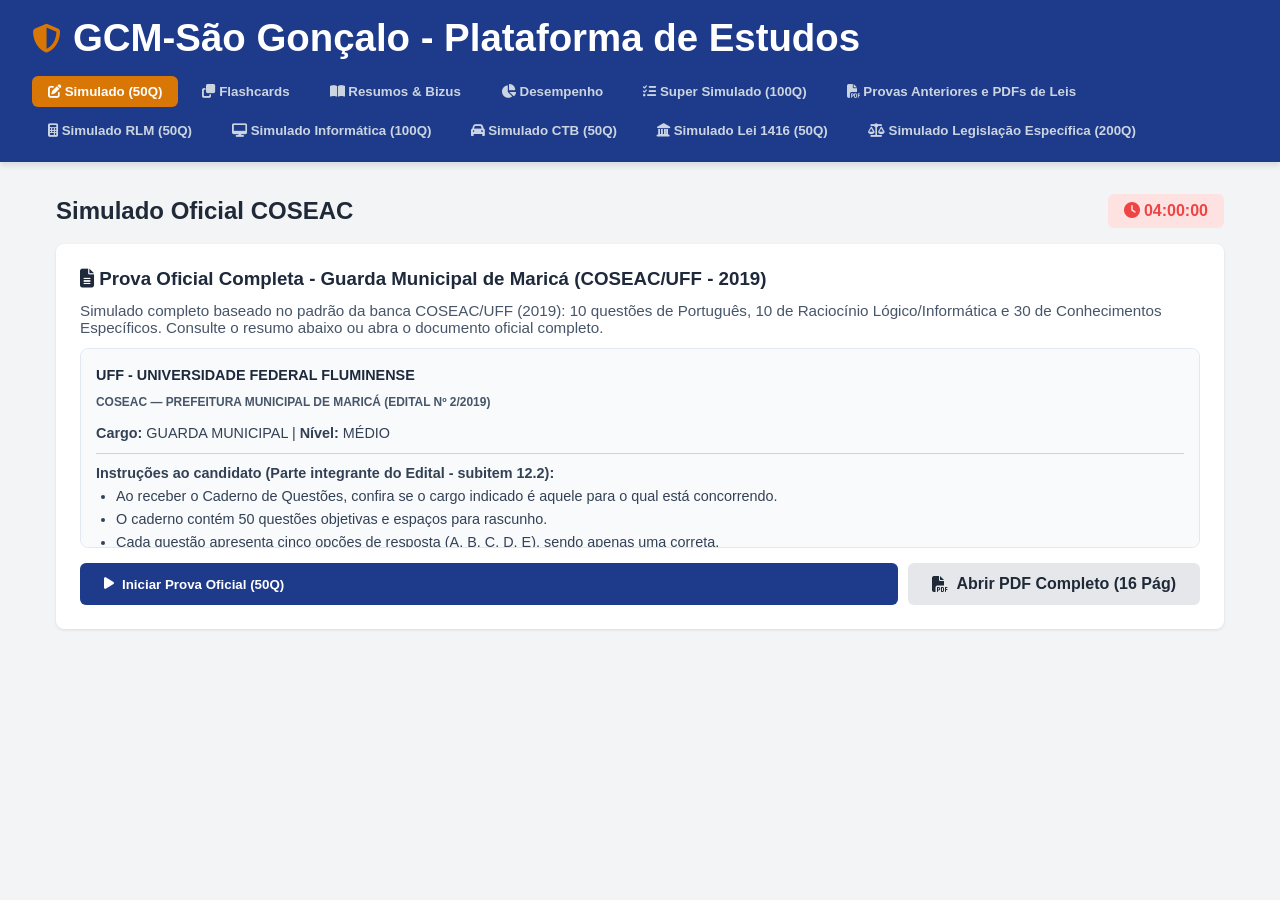
==== commit 6524a036: "Adiciona container com rolagem no gabarito do simulado 200Q e mantém cabeçalho fixo" ====
--- a/index.html
+++ b/index.html
@@ -23,7 +23,7 @@
     <header class="app-header">
         <div class="logo-area">
             <i class="fa-solid fa-shield-halved"></i>
-            <h1>GCM Maricá - Plataforma de Estudos</h1>
+            <h1>GCM-São Gonçalo - Plataforma de Estudos</h1>
         </div>
         <nav class="nav-tabs">
             <button class="tab-btn active" data-target="simulado-section"><i class="fa-solid fa-pen-to-square"></i>
@@ -50,6 +50,9 @@
             <button class="tab-btn" data-target="lei1416-section">
                 <i class="fa-solid fa-landmark"></i> Simulado Lei 1416 (50Q)
             </button>
+            <button class="tab-btn" data-target="especificas-section">
+                <i class="fa-solid fa-scale-balanced"></i> Simulado Legislação Específica (200Q)
+            </button>
         </nav>
     </header>
 
@@ -458,10 +461,14 @@
                             <!-- Opções geradas via JS -->
                         </div>
                         <div class="quiz-nav-buttons">
-                            <button id="rlm-prev-q-btn" class="btn secondary-btn"><i class="fa-solid fa-arrow-left"></i>
-                                Anterior</button>
-                            <button id="rlm-next-q-btn" class="btn primary-btn">Próxima <i
-                                    class="fa-solid fa-arrow-right"></i></button>
+                            <button id="rlm-exit-btn" class="btn danger-btn"><i
+                                    class="fa-solid fa-right-from-bracket"></i> Sair</button>
+                            <div>
+                                <button id="rlm-prev-q-btn" class="btn secondary-btn"><i
+                                        class="fa-solid fa-arrow-left"></i> Anterior</button>
+                                <button id="rlm-next-q-btn" class="btn primary-btn">Próxima <i
+                                        class="fa-solid fa-arrow-right"></i></button>
+                            </div>
                         </div>
                     </div>
 
@@ -690,6 +697,115 @@
                 <button id="lei1416-restart-btn" class="btn primary-btn">Tentar Novamente</button>
             </div>
         </section>
+
+        <!-- ========================================== -->
+        <!-- SECÇÃO: SIMULADO LEGISLAÇÃO ESPECÍFICA (200Q) -->
+        <!-- ========================================== -->
+        <section id="especificas-section" class="content-section hidden">
+            <div class="simulado-header">
+                <h2>Simulado Legislação Específica (200Q) - Guarda Municipal</h2>
+                <div id="especificas-timer" class="timer-box"><i class="fa-solid fa-clock"></i> 01:00:00</div>
+            </div>
+
+            <!-- Ecrã Inicial / Introdução com Escolha de Tópicos Completa -->
+            <div id="especificas-intro" class="intro-card card">
+                <h3>Escolha o Tópico de Estudo - Edital Guarda de São Gonçalo</h3>
+                <p>Selecione abaixo qual o bloco de matérias do edital deseja treinar neste simulado:</p>
+
+                <div class="topic-selection-buttons"
+                    style="display: flex; flex-direction: column; gap: 0.75rem; margin: 1.5rem 0;">
+                    <button class="btn topic-btn" data-topic="all"
+                        style="background-color: #3182ce; color: white; text-align: left; padding: 1rem; border-radius: 8px; border: none; cursor: pointer; font-weight: 600;">
+                        <i class="fa-solid fa-layer-group"></i> Simulado Geral (Todas as Matérias do Edital)
+                    </button>
+                    <button class="btn topic-btn" data-topic="legislacao-guarda"
+                        style="background-color: #f8fafc; color: #1e293b; text-align: left; padding: 1rem; border-radius: 8px; border: 1px solid #cbd5e1; cursor: pointer; font-weight: 600;">
+                        <i class="fa-solid fa-shield-halved"></i> 1. Legislação da Guarda Municipal (Leis 13.022, 13.675
+                        e Estatutos)
+                    </button>
+                    <button class="btn topic-btn" data-topic="extravagante"
+                        style="background-color: #f8fafc; color: #1e293b; text-align: left; padding: 1rem; border-radius: 8px; border: 1px solid #cbd5e1; cursor: pointer; font-weight: 600;">
+                        <i class="fa-solid fa-scale-balanced"></i> 2. Legislação Penal Extravagante (Abuso, Hediondos,
+                        Tortura, ECA, etc.)
+                    </button>
+                    <button class="btn topic-btn" data-topic="constitucional-administrativo"
+                        style="background-color: #f8fafc; color: #1e293b; text-align: left; padding: 1rem; border-radius: 8px; border: 1px solid #cbd5e1; cursor: pointer; font-weight: 600;">
+                        <i class="fa-solid fa-landmark"></i> 3. Direito Constitucional & Administrativo (CF/88 e LIA)
+                    </button>
+                    <button class="btn topic-btn" data-topic="penal-processual"
+                        style="background-color: #f8fafc; color: #1e293b; text-align: left; padding: 1rem; border-radius: 8px; border: 1px solid #cbd5e1; cursor: pointer; font-weight: 600;">
+                        <i class="fa-solid fa-gavel"></i> 4. Direito Penal & Processual Penal (CP e Lei nº 9.099/95)
+                    </button>
+                    <button class="btn topic-btn" data-topic="estatutos-municipais"
+                        style="background-color: #f8fafc; color: #1e293b; text-align: left; padding: 1rem; border-radius: 8px; border: 1px solid #cbd5e1; cursor: pointer; font-weight: 600;">
+                        <i class="fa-solid fa-book-bookmark"></i> 5. Leis Municipais de São Gonçalo (Estatutos e Regime
+                        Próprio)
+                    </button>
+                </div>
+            </div>
+
+            <!-- Área da Prova / Quiz -->
+            <div id="especificas-quiz-area" class="quiz-container hidden">
+                <div class="quiz-layout">
+                    <div class="question-card card">
+                        <div class="question-header">
+                            <span id="especificas-q-tag" class="badge">Legislação Específica</span>
+                            <span id="especificas-q-number">Questão 1 de 200</span>
+                        </div>
+                        <h3 id="especificas-q-text">Enunciado da questão aparecerá aqui...</h3>
+
+                        <div id="especificas-options-container" class="options-list">
+                            <!-- Opções geradas via JS -->
+                        </div>
+
+                        <!-- Caixinha de Feedback / Explicação -->
+                        <div id="especificas-feedback-box" class="feedback-box hidden">
+                            <div id="especificas-feedback-status" class="feedback-status"></div>
+                            <div id="especificas-feedback-text" class="feedback-text"></div>
+                        </div>
+
+                        <div class="quiz-nav-buttons">
+                            <button id="especificas-exit-btn" class="btn danger-btn"><i
+                                    class="fa-solid fa-right-from-bracket"></i> Sair</button>
+                            <div>
+                                <button id="especificas-prev-q-btn" class="btn secondary-btn"><i
+                                        class="fa-solid fa-arrow-left"></i> Anterior</button>
+                                <button id="especificas-next-q-btn" class="btn primary-btn">Próxima <i
+                                        class="fa-solid fa-arrow-right"></i></button>
+                            </div>
+                        </div>
+                    </div>
+
+                    <!-- Gabarito Lateral -->
+                    <div class="gabarito-card card">
+                        <h4>Gabarito</h4>
+
+                        <!-- Container com scroll apenas para o gabarito -->
+                        <div id="especificas-gabarito-list">
+                            <div id="especificas-question-grid" class="question-grid">
+                                <!-- Grid gerado via JS -->
+                            </div>
+                        </div>
+
+                        <button id="especificas-finish-btn" class="btn danger-btn btn-block">
+                            <i class="fa-solid fa-flag-checkered"></i> Finalizar Prova
+                        </button>
+                    </div>
+                </div>
+            </div>
+
+            <!-- Ecrã de Resultado -->
+            <div id="especificas-result-area" class="result-card card hidden">
+                <h3>Resultado do Simulado</h3>
+                <div class="score-display-box">
+                    <span id="especificas-score-display">0 / 200</span>
+                </div>
+                <p>Parabéns por concluir o treino de Legislação Específica!</p>
+                <button id="especificas-restart-btn" class="btn primary-btn">
+                    <i class="fa-solid fa-rotate-right"></i> Tentar Novamente
+                </button>
+            </div>
+        </section>
     </main>
 
     <!-- Scripts dos Simulados -->
@@ -700,6 +816,7 @@
     <script src="especificas-100q.js"></script>
     <script src="flashcards.js"></script>
     <script src="lei1416-50q.js"></script>
+    <script src="especificas-200q.js"></script>
     <script src="script.js"></script>
 </body>
 
--- a/style.css
+++ b/style.css
@@ -546,71 +546,7 @@
     margin: 20px 0;
 }
 
-/* ========================================== */
-/* RESPONSIVIDADE PARA DIFERENTES ECRÃS        */
-/* ========================================== */
-
-/* Para Tablets e Ecrãs Médios (até 900px) */
-@media (max-width: 900px) {
-    .app-container {
-        padding: 10px;
-    }
-
-    .quiz-layout {
-        grid-template-columns: 1fr;
-        /* Coloca a barra lateral de questões abaixo da pergunta */
-    }
-
-    .app-header {
-        flex-direction: column;
-        gap: 1rem;
-        text-align: center;
-        padding: 1rem;
-    }
-
-    .nav-tabs {
-        overflow-x: auto;
-        width: 100%;
-        justify-content: flex-start;
-        padding-bottom: 5px;
-    }
-
-    .tab-btn {
-        white-space: nowrap;
-        flex-shrink: 0;
-    }
-}
-
-/* Para Telemóveis (até 600px) */
-@media (max-width: 600px) {
-    .app-header h1 {
-        font-size: 1.2rem;
-    }
-
-    .stats-grid {
-        grid-template-columns: 1fr;
-        /* Os cards de estatísticas ficam um abaixo do outro */
-    }
-
-    .materias-grid {
-        grid-template-columns: 1fr;
-        /* Os botões do Super Simulado ocupam a largura toda */
-    }
-
-    .quiz-nav-buttons {
-        flex-direction: column;
-        gap: 0.5rem;
-    }
-
-    .quiz-nav-buttons button {
-        width: 100%;
-    }
-
-    .option-item {
-        padding: 0.75rem;
-        font-size: 0.95rem;
-    }
-}
+
 
 /* ==========================================
    ESTILOS DO SIMULADO DE CTB
@@ -825,4 +761,138 @@
     border-color: #e53e3e !important;
     color: #9b2c2c !important;
     font-weight: 600;
+}
+
+/* ==========================================
+   ESTILOS PARA O SIMULADO LEGISLAÇÃO ESPECÍFICA (200Q)
+   ========================================== */
+
+#especificas-section .options-list,
+#especificas-options-container {
+    display: flex;
+    flex-direction: column;
+    gap: 0.75rem;
+    margin-top: 1rem;
+}
+
+#especificas-section .option-btn,
+#especificas-options-container .option-btn {
+    display: block;
+    width: 100%;
+    padding: 1rem 1.2rem;
+    background-color: #f8fafc;
+    border: 2px solid #e2e8f0;
+    border-radius: 8px;
+    font-size: 0.98rem;
+    color: #1e293b;
+    text-align: left;
+    cursor: pointer;
+    transition: all 0.2s ease-in-out;
+}
+
+#especificas-section .option-btn:hover,
+#especificas-options-container .option-btn:hover {
+    background-color: #f1f5f9;
+    border-color: #cbd5e1;
+}
+
+#especificas-section .option-btn.selected,
+#especificas-options-container .option-btn.selected {
+    background-color: #ebf8ff;
+    border-color: #3182ce;
+    color: #2b6cb0;
+    font-weight: 600;
+}
+
+#especificas-section .option-btn.correta,
+#especificas-options-container .option-btn.correta {
+    background-color: #f0fff4 !important;
+    border-color: #38a169 !important;
+    color: #22543d !important;
+    font-weight: 600;
+}
+
+#especificas-section .option-btn.errada,
+#especificas-options-container .option-btn.errada {
+    background-color: #fff5f5 !important;
+    border-color: #e53e3e !important;
+    color: #9b2c2c !important;
+    font-weight: 600;
+}
+
+#especificas-gabarito-list {
+    max-height: 400px;   /* altura máxima visível */
+    overflow-y: auto;    /* ativa a barra de rolagem vertical */
+    padding-right: 8px;  /* espaço para não colar na scrollbar */
+    margin-top: 0.5rem;  /* separação do título */
+    border: 1px solid #e2e8f0; /* borda leve para destacar */
+    border-radius: 6px;  /* cantos arredondados */
+}
+
+
+
+/* ========================================== */
+/* RESPONSIVIDADE PARA DIFERENTES ECRÃS        */
+/* ========================================== */
+
+/* Para Tablets e Ecrãs Médios (até 900px) */
+@media (max-width: 900px) {
+    .app-container {
+        padding: 10px;
+    }
+
+    .quiz-layout {
+        grid-template-columns: 1fr;
+        /* Coloca a barra lateral de questões abaixo da pergunta */
+    }
+
+    .app-header {
+        flex-direction: column;
+        gap: 1rem;
+        text-align: center;
+        padding: 1rem;
+    }
+
+    .nav-tabs {
+        overflow-x: auto;
+        width: 100%;
+        justify-content: flex-start;
+        padding-bottom: 5px;
+    }
+
+    .tab-btn {
+        white-space: nowrap;
+        flex-shrink: 0;
+    }
+}
+
+/* Para Telemóveis (até 600px) */
+@media (max-width: 600px) {
+    .app-header h1 {
+        font-size: 1.2rem;
+    }
+
+    .stats-grid {
+        grid-template-columns: 1fr;
+        /* Os cards de estatísticas ficam um abaixo do outro */
+    }
+
+    .materias-grid {
+        grid-template-columns: 1fr;
+        /* Os botões do Super Simulado ocupam a largura toda */
+    }
+
+    .quiz-nav-buttons {
+        flex-direction: column;
+        gap: 0.5rem;
+    }
+
+    .quiz-nav-buttons button {
+        width: 100%;
+    }
+
+    .option-item {
+        padding: 0.75rem;
+        font-size: 0.95rem;
+    }
 }
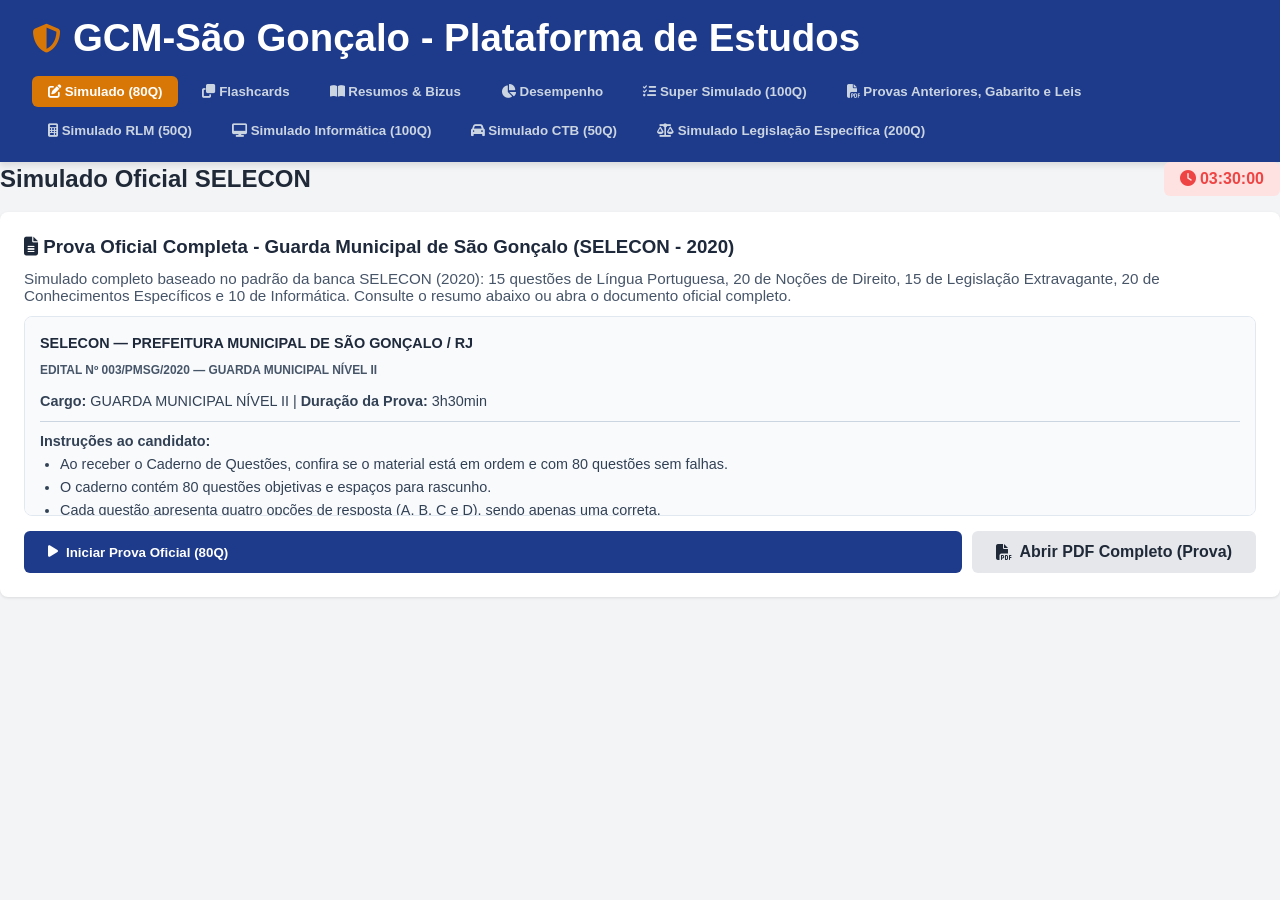
==== commit d3bf8aed: "Migração concluída: GCM São Gonçalo, simulado 80Q e Estatuto Lei 050/91" ====
--- a/index.html
+++ b/index.html
@@ -4,7 +4,7 @@
 <head>
     <meta charset="UTF-8">
     <meta name="viewport" content="width=device-width, initial-scale=1.0">
-    <title>Estudo Interativo - Guarda Municipal de Maricá</title>
+    <title>Estudo Interativo - GCM São Gonçalo</title>
     <!-- Importação do CSS externo -->
     <link rel="stylesheet" href="style.css">
     <!-- Fontes e ícones (FontAwesome) -->
@@ -27,7 +27,7 @@
         </div>
         <nav class="nav-tabs">
             <button class="tab-btn active" data-target="simulado-section"><i class="fa-solid fa-pen-to-square"></i>
-                Simulado (50Q)</button>
+                Simulado (80Q)</button>
             <button class="tab-btn" data-target="flashcards-section"><i class="fa-solid fa-clone"></i>
                 Flashcards</button>
             <button class="tab-btn" data-target="resumos-section"><i class="fa-solid fa-book-open"></i> Resumos &
@@ -36,9 +36,9 @@
                 Desempenho</button>
             <button class="tab-btn" data-target="super-simulado-section"><i class="fa-solid fa-list-check"></i>
                 Super Simulado (100Q)</button>
-            <button class="tab-btn" data-target="provas-section"><i class="fa-solid fa-file-pdf"></i> Provas Anteriores
-                e PDFs de
-                Leis</button>
+            <button class="tab-btn" data-target="provas-section">
+                <i class="fa-solid fa-file-pdf"></i> Provas Anteriores, Gabarito e Leis
+            </button>
             <button class="tab-btn" data-target="rlm-section">
                 <i class="fa-solid fa-calculator"></i> Simulado RLM (50Q)
             </button>
@@ -47,769 +47,766 @@
             <button class="tab-btn" data-target="ctb-section">
                 <i class="fa-solid fa-car"></i> Simulado CTB (50Q)
             </button>
-            <button class="tab-btn" data-target="lei1416-section">
-                <i class="fa-solid fa-landmark"></i> Simulado Lei 1416 (50Q)
-            </button>
+
             <button class="tab-btn" data-target="especificas-section">
                 <i class="fa-solid fa-scale-balanced"></i> Simulado Legislação Específica (200Q)
             </button>
         </nav>
     </header>
 
-    <!-- Conteúdo Principal -->
-    <main class="app-container">
-
-        <!-- Seção: Simulado -->
-        <section id="simulado-section" class="content-section active">
+    <!-- Seção: Simulado -->
+    <section id="simulado-section" class="content-section active">
+        <div class="simulado-top-bar">
+            <h2>Simulado Oficial SELECON</h2>
+            <div id="timer" class="timer-badge"><i class="fa-solid fa-clock"></i> 03:30:00</div>
+        </div>
+
+        <!-- Introdução Unificada com a Prova Completa e Acesso ao PDF -->
+        <div id="simulado-intro" class="card">
+            <h3 style="margin-bottom: 12px; color: #1e293b;"><i class="fa-solid fa-file-lines"></i> Prova Oficial
+                Completa - Guarda Municipal de São Gonçalo (SELECON - 2020)</h3>
+            <p style="margin-bottom: 12px; color: #475569; font-size: 0.95rem;">
+                Simulado completo baseado no padrão da banca SELECON (2020): 15 questões de Língua Portuguesa, 20 de
+                Noções de Direito, 15 de Legislação Extravagante, 20 de Conhecimentos Específicos e 10 de Informática.
+                Consulte o resumo abaixo ou abra o documento oficial completo.
+            </p>
+
+            <!-- Caixa com barra de rolagem contendo as informações e estrutura do edital -->
+            <div class="prova-scroll-box"
+                style="max-height: 200px; overflow-y: auto; background-color: #f8fafc; border: 1px solid #e2e8f0; border-radius: 8px; padding: 15px; font-size: 0.9rem; line-height: 1.6; color: #334155; margin-bottom: 15px;">
+                <h4 style="color: #1e293b; margin-bottom: 6px;">SELECON — PREFEITURA MUNICIPAL DE SÃO GONÇALO / RJ</h4>
+                <h5 style="color: #475569; margin-bottom: 10px;">EDITAL Nº 003/PMSG/2020 — GUARDA MUNICIPAL NÍVEL II
+                </h5>
+
+                <p><strong>Cargo:</strong> GUARDA MUNICIPAL NÍVEL II | <strong>Duração da Prova:</strong> 3h30min</p>
+
+                <hr style="border: 0; border-top: 1px solid #cbd5e1; margin: 8px 0;">
+
+                <p><strong>Instruções ao candidato:</strong></p>
+                <ul style="margin-left: 20px; margin-bottom: 8px;">
+                    <li>Ao receber o Caderno de Questões, confira se o material está em ordem e com 80 questões sem
+                        falhas.</li>
+                    <li>O caderno contém 80 questões objetivas e espaços para rascunho.</li>
+                    <li>Cada questão apresenta quatro opções de resposta (A, B, C e D), sendo apenas uma correta.</li>
+                    <li>O candidato poderá entregar o cartão de respostas e retirar-se da sala após decorrida 1 (uma)
+                        hora de prova.</li>
+                    <li>Utilize caneta esferográfica de tinta na cor azul ou preta.</li>
+                </ul>
+
+                <p style="margin-top: 8px;"><strong>Frase para o exame grafotécnico:</strong> <em>"A Segurança Pública é
+                        uma conquista da cidadania."</em></p>
+
+                <hr style="border: 0; border-top: 1px solid #cbd5e1; margin: 8px 0;">
+
+                <p><strong>Estrutura da Prova (80 Questões):</strong></p>
+                <p>- <strong>Língua Portuguesa (15Q - 01 a 15):</strong> Interpretação de texto, sintaxe, crase e
+                    gramática.</p>
+                <p>- <strong>Noções de Direito (20Q - 16 a 35):</strong> Direito Constitucional, Administrativo, Penal e
+                    Processual Penal.</p>
+                <p>- <strong>Legislação Extravagante (15Q - 36 a 50):</strong> Leis de Crimes Hediondos, Abuso de
+                    Autoridade, ECA, Drogas, Maria da Penha, etc.</p>
+                <p>- <strong>Conhecimentos Específicos (20Q - 51 a 70):</strong> Lei 13.675/2018 (Sinesp), Estatuto da
+                    GCM (Lei 13.022/14) e Estatuto dos Servidores de São Gonçalo (Lei 050/91).</p>
+                <p>- <strong>Informática (10Q - 71 a 80):</strong> Hardware, Windows 10, Linux Ubuntu, Word 2016, Excel,
+                    Redes e Segurança.</p>
+            </div>
+
+            <!-- Botões de Ação -->
+            <div style="display: flex; gap: 10px; flex-wrap: wrap;">
+                <button id="start-simulado-btn" class="btn primary-btn" style="flex: 1;"><i
+                        class="fa-solid fa-play"></i> Iniciar Prova Oficial (80Q)</button>
+
+                <!-- Botão para abrir o PDF completo -->
+                <a href="guarda_municipal.pdf" target="_blank" class="btn secondary-btn"
+                    style="text-decoration: none; display: inline-flex; align-items: center; justify-content: center; gap: 8px;">
+                    <i class="fa-solid fa-file-pdf"></i> Abrir PDF Completo (Prova)
+                </a>
+            </div>
+        </div>
+
+        <!-- Área do Quiz com Leitor de PDF Integrado -->
+        <div id="simulado-quiz-area" class="hidden">
+
+            <!-- Botão de Acesso Direto ao PDF Oficial em Nova Aba -->
+            <div style="margin-bottom: 15px;">
+                <a href="guarda_municipal.pdf" target="_blank" class="btn secondary-btn"
+                    style="text-decoration: none; display: inline-flex; align-items: center; gap: 8px;">
+                    <i class="fa-solid fa-file-pdf"></i> Consultar Prova Oficial (PDF Completo)
+                </a>
+            </div>
+
+            <!-- Container do PDF Integrado (Inicialmente Oculto) -->
+            <div id="pdf-viewer-container" class="card hidden"
+                style="margin-bottom: 20px; border: 2px solid #3182ce; padding: 10px;">
+                <div
+                    style="display: flex; justify-content: space-between; align-items: center; margin-bottom: 10px; padding-bottom: 8px; border-bottom: 1px solid #e2e8f0;">
+                    <span style="font-weight: bold; color: #1e293b;"><i class="fa-solid fa-book-open"></i> Caderno
+                        de Questões Oficial - SELECON 2020</span>
+                    <button id="close-pdf-btn" class="btn danger-btn" style="padding: 5px 12px; font-size: 0.85rem;">
+                        <i class="fa-solid fa-xmark"></i> Fechar PDF
+                    </button>
+                </div>
+                <iframe src="guarda_municipal.pdf"
+                    style="width: 100%; height: 450px; border: none; border-radius: 6px;"></iframe>
+            </div>
+
+            <div class="quiz-layout">
+                <div class="question-card card">
+                    <div class="q-meta">
+                        <span id="q-subject-badge" class="badge">Disciplina</span>
+                        <span id="q-number">Questão 1 de 80</span>
+                    </div>
+                    <h3 id="q-text">Enunciado da questão aparecerá aqui...</h3>
+                    <div id="options-container" class="options-list">
+                        <!-- Opções geradas via JS -->
+                    </div>
+                    <div class="quiz-nav-buttons">
+                        <!-- Botão Sair idêntico ao dos outros simulados -->
+                        <button id="exit-simulado-btn" class="btn danger-btn"><i
+                                class="fa-solid fa-right-from-bracket"></i> Sair</button>
+                        <button id="prev-q-btn" class="btn secondary-btn"><i class="fa-solid fa-arrow-left"></i>
+                            Anterior</button>
+                        <button id="next-q-btn" class="btn primary-btn">Próxima <i
+                                class="fa-solid fa-arrow-right"></i></button>
+                    </div>
+                </div>
+
+                <div class="quiz-sidebar card">
+                    <h4>Gabarito de Questões</h4>
+                    <div id="question-grid" class="q-grid">
+                        <!-- Grade de 1 a 80 gerada via JS -->
+                    </div>
+                    <button id="finish-simulado-btn" class="btn danger-btn"><i class="fa-solid fa-flag-checkered"></i>
+                        Finalizar Prova</button>
+                </div>
+            </div>
+        </div>
+
+        <div id="simulado-result-area" class="hidden card text-center">
+            <h2>Resultado do Simulado</h2>
+            <div id="score-display" class="score-badge">0 / 80</div>
+            <p id="score-feedback">Parabéns por concluir!</p>
+            <button id="restart-simulado-btn" class="btn primary-btn"><i class="fa-solid fa-rotate-right"></i>
+                Refazer Simulado</button>
+        </div>
+    </section>
+
+    <!-- Seção: Flashcards -->
+    <section id="flashcards-section" class="content-section">
+        <h2>Flashcards de Memorização Ativa</h2>
+        <div class="flashcard-container">
+            <div id="flashcard" class="flashcard card">
+                <div class="flashcard-inner">
+                    <div class="flashcard-front">
+                        <span id="fc-category" class="badge">Estatuto das Guardas</span>
+                        <h3 id="fc-question">Qual é o princípio mínimo de atuação da Guarda Municipal conforme a Lei
+                            13.022/14?</h3>
+                        <span class="flip-hint"><i class="fa-solid fa-rotate"></i> Clique para virar o cartão</span>
+                    </div>
+                    <div class="flashcard-back">
+                        <h3>Resposta:</h3>
+                        <p id="fc-answer">I - Proteção dos direitos humanos fundamentais... II - Preservação da
+                            vida, redução do sofrimento e diminuição das perdas...</p>
+                    </div>
+                </div>
+            </div>
+            <div class="flashcard-controls">
+                <button id="fc-prev" class="btn secondary-btn"><i class="fa-solid fa-chevron-left"></i>
+                    Anterior</button>
+                <button id="fc-flip" class="btn primary-btn"><i class="fa-solid fa-repeat"></i> Virar
+                    Cartão</button>
+                <button id="fc-next" class="btn secondary-btn">Próximo <i
+                        class="fa-solid fa-chevron-right"></i></button>
+            </div>
+        </div>
+    </section>
+
+    <!-- Seção: Resumos Teóricos & Bizus -->
+    <section id="resumos-section" class="content-section">
+        <h2>Resumos Teóricos & Bizus Estratégicos (COSEAC)</h2>
+        <p style="margin-bottom: 1.5rem; color: var(--text-muted);">Pontos de atenção e macetes de memorização
+            focados no edital da Guarda Municipal de Maricá:</p>
+
+        <div class="materias-grid">
+            <!-- Card 1: Estatuto -->
+            <div class="card" style="padding: 1.5rem;">
+                <div style="display: flex; justify-content: space-between; align-items: center; margin-bottom: 0.8rem;">
+                    <span class="badge" style="background-color: #e3f2fd; color: #1565c0;"><i
+                            class="fa-solid fa-star"></i> Alto Rendimento</span>
+                    <small style="color: var(--text-muted);">Lei 13.022/14</small>
+                </div>
+                <h3><i class="fa-solid fa-scale-balanced" style="color: #1565c0;"></i> Estatuto das Guardas</h3>
+                <p style="margin: 0.8rem 0; font-size: 0.95rem;">
+                    <strong>Artigo Chave (Art. 3º):</strong> Princípios Mínimos (Proteção dos Direitos Humanos,
+                    Preservação da vida, Uso progressivo da força).
+                </p>
+                <ul
+                    style="text-align: left; margin: 1rem 0; padding-left: 1.2rem; font-size: 0.9rem; line-height: 1.6;">
+                    <li><strong>Natureza:</strong> Instituição civil, uniformizada e armada.</li>
+                    <li><strong>Controle:</strong> Interno (Corregedoria) e Externo (Ouvidoria).</li>
+                    <li><strong>Vedações:</strong> Proibida subordinação a comandos militares.</li>
+                </ul>
+            </div>
+
+            <!-- Card 2: Constituição -->
+            <div class="card" style="padding: 1.5rem;">
+                <div style="display: flex; justify-content: space-between; align-items: center; margin-bottom: 0.8rem;">
+                    <span class="badge" style="background-color: #fff3e0; color: #e65100;"><i
+                            class="fa-solid fa-fire"></i> Cai Sempre</span>
+                    <small style="color: var(--text-muted);">CF/88 Art. 144</small>
+                </div>
+                <h3><i class="fa-solid fa-landmark" style="color: #e65100;"></i> Artigo 144 - Segurança Pública</h3>
+                <p style="margin: 0.8rem 0; font-size: 0.95rem;">
+                    <strong>Artigo Chave (§ 8º):</strong> Os Municípios poderão constituir guardas municipais para
+                    proteção de seus <em>bens, serviços e instalações</em>.
+                </p>
+                <ul
+                    style="text-align: left; margin: 1rem 0; padding-left: 1.2rem; font-size: 0.9rem; line-height: 1.6;">
+                    <li><strong>Inviolabilidade do Domicílio:</strong> Flagrante, desastre, socorro ou ordem
+                        judicial (dia).</li>
+                    <li><strong>Remédios:</strong> Habeas Corpus (Locomoção) e Habeas Data (Informação pessoal).
+                    </li>
+                </ul>
+            </div>
+
+            <!-- Card 3: Penal & CTB -->
+            <div class="card" style="padding: 1.5rem;">
+                <div style="display: flex; justify-content: space-between; align-items: center; margin-bottom: 0.8rem;">
+                    <span class="badge" style="background-color: #e8f5e9; color: #2e7d32;"><i
+                            class="fa-solid fa-gavel"></i> Bizu Prático</span>
+                    <small style="color: var(--text-muted);">CP & CTB</small>
+                </div>
+                <h3><i class="fa-solid fa-handcuffs" style="color: #2e7d32;"></i> Direito Penal & Trânsito</h3>
+                <p style="margin: 0.8rem 0; font-size: 0.95rem;">
+                    Diferencie os crimes funcionais mais cobrados em provas da Guarda:
+                </p>
+                <ul
+                    style="text-align: left; margin: 1rem 0; padding-left: 1.2rem; font-size: 0.9rem; line-height: 1.6;">
+                    <li><strong>Concussão (Art. 316):</strong> <em>EXIGIR</em> vantagem indevida.</li>
+                    <li><strong>Corrupção Passiva (Art. 317):</strong> <em>SOLICITAR</em> ou <em>RECEBER</em>
+                        vantagem.</li>
+                    <li><strong>Prevaricação (Art. 319):</strong> Retardar/deixar de agir por <em>INTERESSE
+                            PESSOAL</em>.</li>
+                    <li><strong>CTB Art. 304:</strong> Omissão de socorro no trânsito (Crime).</li>
+                </ul>
+            </div>
+        </div>
+    </section>
+
+    <!-- Seção: Estatísticas / Desempenho -->
+    <section id="stats-section" class="content-section">
+        <h2>Seu Progresso e Estatísticas</h2>
+        <div class="stats-grid">
+            <div class="card stat-card">
+                <h3>Simulados Realizados</h3>
+                <p id="stat-total-simulados" class="stat-number">0</p>
+            </div>
+            <div class="card stat-card">
+                <h3>Média de Acertos</h3>
+                <p id="stat-media-acertos" class="stat-number">0%</p>
+            </div>
+            <div class="card stat-card">
+                <h3>Flashcards Vistos</h3>
+                <p id="stat-flashcards" class="stat-number">0</p>
+            </div>
+        </div>
+
+        <!-- Botão para Zerar Estatísticas -->
+        <div class="text-center" style="margin-top: 2rem;">
+            <button id="reset-stats-btn" class="btn danger-btn">
+                <i class="fa-solid fa-trash"></i> Zerar Estatísticas
+            </button>
+        </div>
+    </section>
+
+    <!-- Seção: Super Simulado por Matéria -->
+    <section id="super-simulado-section" class="content-section">
+        <h2>Super Simulado por Matéria</h2>
+        <div id="super-menu" class="card text-center">
+            <p>Escolha a disciplina desejada para iniciar o treino focado:</p>
+            <div class="materias-grid">
+                <button class="btn primary-btn materia-filter-btn" data-materia="Constitucional">Direito
+                    Constitucional</button>
+                <button class="btn primary-btn materia-filter-btn" data-materia="Administrativo">Direito
+                    Administrativo</button>
+                <button class="btn primary-btn materia-filter-btn" data-materia="LegislacaoGCM">Legislação da Guarda
+                    Municipal</button>
+                <button class="btn primary-btn materia-filter-btn" data-materia="PenalEspecial">Direito Penal,
+                    Processual Penal e Especial</button>
+                <button class="btn primary-btn materia-filter-btn" data-materia="DireitosHumanos">Direitos Humanos e
+                    Legislação Social</button>
+                <button class="btn secondary-btn materia-filter-btn" data-materia="Todas">Simulado Geral (Todas as
+                    Matérias)</button>
+                <button class="tab-btn" data-target="provas-section"><i class="fa-solid fa-file-pdf"></i> Provas
+                    Anteriores</button>
+            </div>
+        </div>
+
+        <div id="super-quiz-area" class="hidden">
             <div class="simulado-top-bar">
-                <h2>Simulado Oficial COSEAC</h2>
-                <div id="timer" class="timer-badge"><i class="fa-solid fa-clock"></i> 04:00:00</div>
-            </div>
-
-            <!-- Introdução Unificada com a Prova Completa e Acesso ao PDF -->
-            <div id="simulado-intro" class="card">
-                <h3 style="margin-bottom: 12px; color: #1e293b;"><i class="fa-solid fa-file-lines"></i> Prova Oficial
-                    Completa - Guarda Municipal de Maricá (COSEAC/UFF - 2019)</h3>
-                <p style="margin-bottom: 12px; color: #475569; font-size: 0.95rem;">
-                    Simulado completo baseado no padrão da banca COSEAC/UFF (2019): 10 questões de Português, 10 de
-                    Raciocínio Lógico/Informática e 30 de Conhecimentos Específicos. Consulte o resumo abaixo ou abra o
-                    documento oficial completo.
+                <h3 id="super-titulo-materia">Filtro Ativo</h3>
+                <button id="voltar-menu-btn" class="btn secondary-btn"><i class="fa-solid fa-arrow-left"></i>
+                    Escolher Outra Matéria</button>
+            </div>
+            <div class="quiz-layout">
+                <div class="question-card card">
+                    <div class="q-meta">
+                        <span id="super-q-subject" class="badge">Disciplina</span>
+                        <span id="super-q-number">Questão 1</span>
+                    </div>
+                    <h3 id="super-q-text">Enunciado...</h3>
+                    <div id="super-options-container" class="options-list"></div>
+                    <div class="quiz-nav-buttons">
+                        <button id="super-prev-btn" class="btn secondary-btn"><i class="fa-solid fa-arrow-left"></i>
+                            Anterior</button>
+                        <button id="super-next-btn" class="btn primary-btn">Próxima <i
+                                class="fa-solid fa-arrow-right"></i></button>
+                    </div>
+                </div>
+                <div class="quiz-sidebar card">
+                    <h4>Questões da Matéria</h4>
+                    <div id="super-question-grid" class="q-grid"></div>
+                    <button id="super-finish-btn" class="btn danger-btn"><i class="fa-solid fa-flag-checkered"></i>
+                        Finalizar Bloco</button>
+                </div>
+            </div>
+        </div>
+
+        <div id="super-result-area" class="hidden card text-center">
+            <h2>Resultado do Bloco</h2>
+            <div id="super-score-display" class="score-badge">0 / 0</div>
+            <p id="super-score-feedback">Bom trabalho!</p>
+            <button id="super-restart-btn" class="btn primary-btn"><i class="fa-solid fa-rotate-right"></i> Escolher
+                Outra Matéria</button>
+        </div>
+    </section>
+
+    <!-- Seção: Provas Anteriores, Gabaritos e Leis -->
+    <section id="provas-section" class="content-section">
+        <h2>Provas Anteriores, Gabaritos e Documentação</h2>
+        <p>Acesse as provas anteriores, gabaritos oficiais e a documentação de apoio para o seu estudo prático:</p>
+
+        <div class="materias-grid" style="margin-top: 1.5rem;">
+            <!-- Card Prova -->
+            <div class="card text-center" style="padding: 1.5rem;">
+                <i class="fa-solid fa-file-pdf" style="font-size: 2.5rem; color: #d32f2f; margin-bottom: 0.8rem;"></i>
+                <h3>Caderno de Prova (2020)</h3>
+                <p style="margin: 0.8rem 0; color: var(--text-muted); font-size: 0.9rem;">
+                    Prova oficial da Guarda Municipal de São Gonçalo aplicada pela banca SELECON com 80 questões
+                    objetivas.
                 </p>
-
-                <!-- Caixa com barra de rolagem contendo as informações e estrutura do edital -->
-                <div class="prova-scroll-box"
-                    style="max-height: 200px; overflow-y: auto; background-color: #f8fafc; border: 1px solid #e2e8f0; border-radius: 8px; padding: 15px; font-size: 0.9rem; line-height: 1.6; color: #334155; margin-bottom: 15px;">
-                    <h4 style="color: #1e293b; margin-bottom: 6px;">UFF - UNIVERSIDADE FEDERAL FLUMINENSE</h4>
-                    <h5 style="color: #475569; margin-bottom: 10px;">COSEAC — PREFEITURA MUNICIPAL DE MARICÁ (EDITAL Nº
-                        2/2019)</h5>
-
-                    <p><strong>Cargo:</strong> GUARDA MUNICIPAL | <strong>Nível:</strong> MÉDIO</p>
-
-                    <hr style="border: 0; border-top: 1px solid #cbd5e1; margin: 8px 0;">
-
-                    <p><strong>Instruções ao candidato (Parte integrante do Edital - subitem 12.2):</strong></p>
-                    <ul style="margin-left: 20px; margin-bottom: 8px;">
-                        <li>Ao receber o Caderno de Questões, confira se o cargo indicado é aquele para o qual está
-                            concorrendo.</li>
-                        <li>O caderno contém 50 questões objetivas e espaços para rascunho.</li>
-                        <li>Cada questão apresenta cinco opções de resposta (A, B, C, D, E), sendo apenas uma correta.
-                        </li>
-                        <li>O tempo disponível para a realização da prova é de no mínimo 1 hora e 30 minutos e no máximo
-                            4 horas.</li>
-                        <li>Utilize somente caneta esferográfica de corpo transparente com tinta azul ou preta.</li>
-                    </ul>
-
-                    <p style="margin-top: 8px;"><strong>Frase para o exame grafotécnico:</strong> <em>"A coragem cresce
-                            com a ocasião. (William Shakespeare)"</em></p>
-
-                    <hr style="border: 0; border-top: 1px solid #cbd5e1; margin: 8px 0;">
-
-                    <p><strong>Estrutura da Prova (16 Páginas):</strong></p>
-                    <p>- <strong>Língua Portuguesa (10Q):</strong> Textos (Texto 1 e Texto 2 - Guarda Belo), coesão,
-                        sintaxe e gramática.</p>
-                    <p>- <strong>Raciocínio Lógico & Informática (10Q):</strong> Matemática financeira, sequências,
-                        conjuntos, Excel, Linux e Windows.</p>
-                    <p>- <strong>Conhecimentos Específicos (30Q):</strong> Direito Administrativo, Constitucional,
-                        Penal, Legislação GCM (Lei 13.022/14), CTB e Direitos Humanos.</p>
-                </div>
-
-                <!-- Botões de Ação -->
-                <div style="display: flex; gap: 10px; flex-wrap: wrap;">
-                    <button id="start-simulado-btn" class="btn primary-btn" style="flex: 1;"><i
-                            class="fa-solid fa-play"></i> Iniciar Prova Oficial (50Q)</button>
-
-                    <!-- Botão para abrir o PDF completo das 16 páginas -->
-                    <a href="guarda.pdf" target="_blank" class="btn secondary-btn"
-                        style="text-decoration: none; display: inline-flex; align-items: center; justify-content: center; gap: 8px;">
-                        <i class="fa-solid fa-file-pdf"></i> Abrir PDF Completo (16 Pág)
-                    </a>
-                </div>
-            </div>
-
-            <!-- Área do Quiz com Leitor de PDF Integrado -->
-            <div id="simulado-quiz-area" class="hidden">
-
-                <!-- Botão de Acesso Direto ao PDF Oficial em Nova Aba -->
-                <div style="margin-bottom: 15px;">
-                    <a href="guarda.pdf" target="_blank" class="btn secondary-btn"
-                        style="text-decoration: none; display: inline-flex; align-items: center; gap: 8px;">
-                        <i class="fa-solid fa-file-pdf"></i> Consultar Prova Oficial (PDF Completo)
-                    </a>
-                </div>
-
-                <!-- Container do PDF Integrado (Inicialmente Oculto) -->
-                <div id="pdf-viewer-container" class="card hidden"
-                    style="margin-bottom: 20px; border: 2px solid #3182ce; padding: 10px;">
-                    <div
-                        style="display: flex; justify-content: space-between; align-items: center; margin-bottom: 10px; padding-bottom: 8px; border-bottom: 1px solid #e2e8f0;">
-                        <span style="font-weight: bold; color: #1e293b;"><i class="fa-solid fa-book-open"></i> Caderno
-                            de Questões Oficial - COSEAC 2019</span>
-                        <button id="close-pdf-btn" class="btn danger-btn"
-                            style="padding: 5px 12px; font-size: 0.85rem;">
-                            <i class="fa-solid fa-xmark"></i> Fechar PDF
-                        </button>
-                    </div>
-                    <iframe src="guarda.pdf"
-                        style="width: 100%; height: 450px; border: none; border-radius: 6px;"></iframe>
-                </div>
-
-                <div class="quiz-layout">
-                    <div class="question-card card">
-                        <div class="q-meta">
-                            <span id="q-subject-badge" class="badge">Disciplina</span>
-                            <span id="q-number">Questão 1 de 50</span>
-                        </div>
-                        <h3 id="q-text">Enunciado da questão aparecerá aqui...</h3>
-                        <div id="options-container" class="options-list">
-                            <!-- Opções geradas via JS -->
-                        </div>
-                        <div class="quiz-nav-buttons">
-                            <button id="prev-q-btn" class="btn secondary-btn"><i class="fa-solid fa-arrow-left"></i>
+                <a href="guarda_municipal.pdf" target="_blank" class="btn primary-btn"
+                    style="text-decoration: none; display: inline-flex; align-items: center; justify-content: center; gap: 0.5rem; width: 100%;">
+                    <i class="fa-solid fa-eye"></i> Abrir Prova em PDF
+                </a>
+            </div>
+
+            <!-- Card Gabarito -->
+            <div class="card text-center" style="padding: 1.5rem;">
+                <i class="fa-solid fa-file-circle-check"
+                    style="font-size: 2.5rem; color: #2e7d32; margin-bottom: 0.8rem;"></i>
+                <h3>Gabarito Oficial (2020)</h3>
+                <p style="margin: 0.8rem 0; color: var(--text-muted); font-size: 0.9rem;">
+                    Gabarito oficial de respostas da prova da SELECON para conferência.
+                </p>
+                <a href="gabarito_oficial.pdf" target="_blank" class="btn primary-btn"
+                    style="text-decoration: none; display: inline-flex; align-items: center; justify-content: center; gap: 0.5rem; width: 100%;">
+                    <i class="fa-solid fa-square-check"></i> Abrir Gabarito em PDF
+                </a>
+            </div>
+
+            <!-- Card Estatuto dos Servidores (Lei 050/1991) -->
+            <div class="card text-center" style="padding: 1.5rem;">
+                <i class="fa-solid fa-book-bookmark"
+                    style="font-size: 2.5rem; color: #3182ce; margin-bottom: 0.8rem;"></i>
+                <h3>Estatuto de São Gonçalo (Lei 050/91)</h3>
+                <p style="margin: 0.8rem 0; color: var(--text-muted); font-size: 0.9rem;">
+                    Estatuto dos Servidores Públicos do Município de São Gonçalo para consulta detalhada.
+                </p>
+                <a href="lei-050.pdf" target="_blank" class="btn primary-btn"
+                    style="text-decoration: none; display: inline-flex; align-items: center; justify-content: center; gap: 0.5rem; width: 100%;">
+                    <i class="fa-solid fa-file-pdf"></i> Abrir Lei em PDF
+                </a>
+            </div>
+        </div>
+    </section>
+
+    <!-- Seção: Simulado RLM -->
+    <section id="rlm-section" class="content-section">
+        <div class="simulado-top-bar">
+            <h2>Simulado Raciocínio Lógico (50Q) - COSEAC</h2>
+            <div id="rlm-timer" class="timer-badge"><i class="fa-solid fa-clock"></i> 03:00:00</div>
+        </div>
+
+        <div id="rlm-intro" class="card">
+            <p>Simulado exclusivo de <strong>Raciocínio Lógico</strong> focado no edital COSEAC/UFF para Guarda
+                Municipal. Teste seu conhecimento em sequências, conjuntos, proporções e probabilidades.</p>
+            <button id="start-rlm-btn" class="btn primary-btn"><i class="fa-solid fa-play"></i> Iniciar Simulado
+                RLM</button>
+        </div>
+
+        <!-- Área do Quiz de RLM (Oculta inicialmente) -->
+        <div id="rlm-quiz-area" class="hidden">
+            <div class="quiz-layout">
+                <div class="question-card card">
+                    <div class="q-meta">
+                        <span id="rlm-subject-badge" class="badge">Raciocínio Lógico</span>
+                        <span id="rlm-q-number">Questão 1 de 20</span>
+                    </div>
+                    <h3 id="rlm-q-text">Enunciado da questão aparecerá aqui...</h3>
+                    <div id="rlm-options-container" class="options-list">
+                        <!-- Opções geradas via JS -->
+                    </div>
+                    <div class="quiz-nav-buttons">
+                        <button id="rlm-exit-btn" class="btn danger-btn"><i class="fa-solid fa-right-from-bracket"></i>
+                            Sair</button>
+                        <div>
+                            <button id="rlm-prev-q-btn" class="btn secondary-btn"><i class="fa-solid fa-arrow-left"></i>
                                 Anterior</button>
-                            <button id="next-q-btn" class="btn primary-btn">Próxima <i
+                            <button id="rlm-next-q-btn" class="btn primary-btn">Próxima <i
                                     class="fa-solid fa-arrow-right"></i></button>
                         </div>
                     </div>
-
-                    <div class="quiz-sidebar card">
-                        <h4>Gabarito de Questões</h4>
-                        <div id="question-grid" class="q-grid">
-                            <!-- Grade de 1 a 50 gerada via JS -->
-                        </div>
-                        <button id="finish-simulado-btn" class="btn danger-btn"><i
-                                class="fa-solid fa-flag-checkered"></i> Finalizar Prova</button>
-                    </div>
-                </div>
-            </div>
-
-            <div id="simulado-result-area" class="hidden card text-center">
-                <h2>Resultado do Simulado</h2>
-                <div id="score-display" class="score-badge">0 / 50</div>
-                <p id="score-feedback">Parabéns por concluir!</p>
-                <button id="restart-simulado-btn" class="btn primary-btn"><i class="fa-solid fa-rotate-right"></i>
-                    Refazer Simulado</button>
-            </div>
-        </section>
-
-        <!-- Seção: Flashcards -->
-        <section id="flashcards-section" class="content-section">
-            <h2>Flashcards de Memorização Ativa</h2>
-            <div class="flashcard-container">
-                <div id="flashcard" class="flashcard card">
-                    <div class="flashcard-inner">
-                        <div class="flashcard-front">
-                            <span id="fc-category" class="badge">Estatuto das Guardas</span>
-                            <h3 id="fc-question">Qual é o princípio mínimo de atuação da Guarda Municipal conforme a Lei
-                                13.022/14?</h3>
-                            <span class="flip-hint"><i class="fa-solid fa-rotate"></i> Clique para virar o cartão</span>
-                        </div>
-                        <div class="flashcard-back">
-                            <h3>Resposta:</h3>
-                            <p id="fc-answer">I - Proteção dos direitos humanos fundamentais... II - Preservação da
-                                vida, redução do sofrimento e diminuição das perdas...</p>
-                        </div>
-                    </div>
-                </div>
-                <div class="flashcard-controls">
-                    <button id="fc-prev" class="btn secondary-btn"><i class="fa-solid fa-chevron-left"></i>
-                        Anterior</button>
-                    <button id="fc-flip" class="btn primary-btn"><i class="fa-solid fa-repeat"></i> Virar
-                        Cartão</button>
-                    <button id="fc-next" class="btn secondary-btn">Próximo <i
-                            class="fa-solid fa-chevron-right"></i></button>
-                </div>
-            </div>
-        </section>
-
-        <!-- Seção: Resumos Teóricos & Bizus -->
-        <section id="resumos-section" class="content-section">
-            <h2>Resumos Teóricos & Bizus Estratégicos (COSEAC)</h2>
-            <p style="margin-bottom: 1.5rem; color: var(--text-muted);">Pontos de atenção e macetes de memorização
-                focados no edital da Guarda Municipal de Maricá:</p>
-
-            <div class="materias-grid">
-                <!-- Card 1: Estatuto -->
-                <div class="card" style="padding: 1.5rem;">
-                    <div
-                        style="display: flex; justify-content: space-between; align-items: center; margin-bottom: 0.8rem;">
-                        <span class="badge" style="background-color: #e3f2fd; color: #1565c0;"><i
-                                class="fa-solid fa-star"></i> Alto Rendimento</span>
-                        <small style="color: var(--text-muted);">Lei 13.022/14</small>
-                    </div>
-                    <h3><i class="fa-solid fa-scale-balanced" style="color: #1565c0;"></i> Estatuto das Guardas</h3>
-                    <p style="margin: 0.8rem 0; font-size: 0.95rem;">
-                        <strong>Artigo Chave (Art. 3º):</strong> Princípios Mínimos (Proteção dos Direitos Humanos,
-                        Preservação da vida, Uso progressivo da força).
-                    </p>
-                    <ul
-                        style="text-align: left; margin: 1rem 0; padding-left: 1.2rem; font-size: 0.9rem; line-height: 1.6;">
-                        <li><strong>Natureza:</strong> Instituição civil, uniformizada e armada.</li>
-                        <li><strong>Controle:</strong> Interno (Corregedoria) e Externo (Ouvidoria).</li>
-                        <li><strong>Vedações:</strong> Proibida subordinação a comandos militares.</li>
-                    </ul>
-                </div>
-
-                <!-- Card 2: Constituição -->
-                <div class="card" style="padding: 1.5rem;">
-                    <div
-                        style="display: flex; justify-content: space-between; align-items: center; margin-bottom: 0.8rem;">
-                        <span class="badge" style="background-color: #fff3e0; color: #e65100;"><i
-                                class="fa-solid fa-fire"></i> Cai Sempre</span>
-                        <small style="color: var(--text-muted);">CF/88 Art. 144</small>
-                    </div>
-                    <h3><i class="fa-solid fa-landmark" style="color: #e65100;"></i> Artigo 144 - Segurança Pública</h3>
-                    <p style="margin: 0.8rem 0; font-size: 0.95rem;">
-                        <strong>Artigo Chave (§ 8º):</strong> Os Municípios poderão constituir guardas municipais para
-                        proteção de seus <em>bens, serviços e instalações</em>.
-                    </p>
-                    <ul
-                        style="text-align: left; margin: 1rem 0; padding-left: 1.2rem; font-size: 0.9rem; line-height: 1.6;">
-                        <li><strong>Inviolabilidade do Domicílio:</strong> Flagrante, desastre, socorro ou ordem
-                            judicial (dia).</li>
-                        <li><strong>Remédios:</strong> Habeas Corpus (Locomoção) e Habeas Data (Informação pessoal).
-                        </li>
-                    </ul>
-                </div>
-
-                <!-- Card 3: Penal & CTB -->
-                <div class="card" style="padding: 1.5rem;">
-                    <div
-                        style="display: flex; justify-content: space-between; align-items: center; margin-bottom: 0.8rem;">
-                        <span class="badge" style="background-color: #e8f5e9; color: #2e7d32;"><i
-                                class="fa-solid fa-gavel"></i> Bizu Prático</span>
-                        <small style="color: var(--text-muted);">CP & CTB</small>
-                    </div>
-                    <h3><i class="fa-solid fa-handcuffs" style="color: #2e7d32;"></i> Direito Penal & Trânsito</h3>
-                    <p style="margin: 0.8rem 0; font-size: 0.95rem;">
-                        Diferencie os crimes funcionais mais cobrados em provas da Guarda:
-                    </p>
-                    <ul
-                        style="text-align: left; margin: 1rem 0; padding-left: 1.2rem; font-size: 0.9rem; line-height: 1.6;">
-                        <li><strong>Concussão (Art. 316):</strong> <em>EXIGIR</em> vantagem indevida.</li>
-                        <li><strong>Corrupção Passiva (Art. 317):</strong> <em>SOLICITAR</em> ou <em>RECEBER</em>
-                            vantagem.</li>
-                        <li><strong>Prevaricação (Art. 319):</strong> Retardar/deixar de agir por <em>INTERESSE
-                                PESSOAL</em>.</li>
-                        <li><strong>CTB Art. 304:</strong> Omissão de socorro no trânsito (Crime).</li>
-                    </ul>
-                </div>
-            </div>
-        </section>
-
-        <!-- Seção: Estatísticas / Desempenho -->
-        <section id="stats-section" class="content-section">
-            <h2>Seu Progresso e Estatísticas</h2>
-            <div class="stats-grid">
-                <div class="card stat-card">
-                    <h3>Simulados Realizados</h3>
-                    <p id="stat-total-simulados" class="stat-number">0</p>
-                </div>
-                <div class="card stat-card">
-                    <h3>Média de Acertos</h3>
-                    <p id="stat-media-acertos" class="stat-number">0%</p>
-                </div>
-                <div class="card stat-card">
-                    <h3>Flashcards Vistos</h3>
-                    <p id="stat-flashcards" class="stat-number">0</p>
-                </div>
-            </div>
-
-            <!-- Botão para Zerar Estatísticas -->
-            <div class="text-center" style="margin-top: 2rem;">
-                <button id="reset-stats-btn" class="btn danger-btn">
-                    <i class="fa-solid fa-trash"></i> Zerar Estatísticas
-                </button>
-            </div>
-        </section>
-
-        <!-- Seção: Super Simulado por Matéria -->
-        <section id="super-simulado-section" class="content-section">
-            <h2>Super Simulado por Matéria</h2>
-            <div id="super-menu" class="card text-center">
-                <p>Escolha a disciplina desejada para iniciar o treino focado:</p>
-                <div class="materias-grid">
-                    <button class="btn primary-btn materia-filter-btn" data-materia="Constitucional">Direito
-                        Constitucional</button>
-                    <button class="btn primary-btn materia-filter-btn" data-materia="Administrativo">Direito
-                        Administrativo</button>
-                    <button class="btn primary-btn materia-filter-btn" data-materia="LegislacaoGCM">Legislação da Guarda
-                        Municipal</button>
-                    <button class="btn primary-btn materia-filter-btn" data-materia="PenalEspecial">Direito Penal,
-                        Processual Penal e Especial</button>
-                    <button class="btn primary-btn materia-filter-btn" data-materia="DireitosHumanos">Direitos Humanos e
-                        Legislação Social</button>
-                    <button class="btn secondary-btn materia-filter-btn" data-materia="Todas">Simulado Geral (Todas as
-                        Matérias)</button>
-                    <button class="tab-btn" data-target="provas-section"><i class="fa-solid fa-file-pdf"></i> Provas
-                        Anteriores</button>
-                </div>
-            </div>
-
-            <div id="super-quiz-area" class="hidden">
-                <div class="simulado-top-bar">
-                    <h3 id="super-titulo-materia">Filtro Ativo</h3>
-                    <button id="voltar-menu-btn" class="btn secondary-btn"><i class="fa-solid fa-arrow-left"></i>
-                        Escolher Outra Matéria</button>
-                </div>
-                <div class="quiz-layout">
-                    <div class="question-card card">
-                        <div class="q-meta">
-                            <span id="super-q-subject" class="badge">Disciplina</span>
-                            <span id="super-q-number">Questão 1</span>
-                        </div>
-                        <h3 id="super-q-text">Enunciado...</h3>
-                        <div id="super-options-container" class="options-list"></div>
-                        <div class="quiz-nav-buttons">
-                            <button id="super-prev-btn" class="btn secondary-btn"><i class="fa-solid fa-arrow-left"></i>
-                                Anterior</button>
-                            <button id="super-next-btn" class="btn primary-btn">Próxima <i
+                </div>
+
+                <div class="quiz-sidebar card">
+                    <h4>Gabarito RLM</h4>
+                    <div id="rlm-question-grid" class="q-grid">
+                        <!-- Grade de questões gerada via JS -->
+                    </div>
+                    <button id="rlm-finish-btn" class="btn danger-btn"><i class="fa-solid fa-flag-checkered"></i>
+                        Finalizar Prova</button>
+                </div>
+            </div>
+        </div>
+
+        <!-- Área de Resultado do RLM (Oculta inicialmente) -->
+        <div id="rlm-result-area" class="hidden card text-center">
+            <h2>Resultado do Simulado RLM</h2>
+            <div id="rlm-score-display" class="score-badge">0 / 20</div>
+            <p id="rlm-score-feedback">Bom trabalho! Continue praticando para gabaritar a COSEAC.</p>
+            <button id="rlm-restart-btn" class="btn primary-btn"><i class="fa-solid fa-rotate-right"></i> Refazer
+                Simulado RLM</button>
+        </div>
+    </section>
+
+    <!-- Seção: Simulado Informática (100Q) -->
+    <section id="info-section" class="content-section hidden">
+        <div class="simulado-top-bar">
+            <h2>Simulado Informática (100Q) - COSEAC</h2>
+            <div id="info-timer" class="timer-badge"><i class="fa-solid fa-clock"></i> 04:00:00</div>
+        </div>
+
+        <!-- Introdução de Informática -->
+        <div id="info-intro" class="card text-center">
+            <p>Simulado exclusivo de <strong>Noções de Informática</strong> focado no edital COSEAC/UFF para Guarda
+                Municipal. Teste seu conhecimento com 100 questões abrangendo Windows, Pacote Office, Redes e
+                Segurança da Informação.</p>
+            <button id="start-info-btn" class="btn primary-btn"><i class="fa-solid fa-play"></i> Iniciar Simulado
+                Informática</button>
+        </div>
+
+        <!-- Área do Quiz de Informática -->
+        <div id="info-quiz-area" class="hidden">
+            <div class="quiz-layout">
+                <div class="question-card card">
+                    <div class="q-meta">
+                        <span id="info-subject-badge" class="badge">Informática</span>
+                        <span id="info-q-number">Questão 1 de 100</span>
+                    </div>
+                    <h3 id="info-q-text">Enunciado da questão aparecerá aqui...</h3>
+
+                    <div id="info-options-container" class="options-list">
+                        <!-- Opções geradas via JS -->
+                    </div>
+
+                    <!-- Caixinha de Feedback / Explicação (Adicionada) -->
+                    <div id="info-feedback-box" class="feedback-box hidden">
+                        <div id="info-feedback-status" class="feedback-status"></div>
+                        <div id="info-feedback-text" class="feedback-text"></div>
+                    </div>
+
+                    <div class="quiz-nav-buttons">
+                        <button id="info-exit-btn" class="btn danger-btn"><i class="fa-solid fa-right-from-bracket"></i>
+                            Sair</button>
+                        <div>
+                            <button id="info-prev-q-btn" class="btn secondary-btn"><i
+                                    class="fa-solid fa-arrow-left"></i> Anterior</button>
+                            <button id="info-next-q-btn" class="btn primary-btn">Próxima <i
                                     class="fa-solid fa-arrow-right"></i></button>
                         </div>
                     </div>
-                    <div class="quiz-sidebar card">
-                        <h4>Questões da Matéria</h4>
-                        <div id="super-question-grid" class="q-grid"></div>
-                        <button id="super-finish-btn" class="btn danger-btn"><i class="fa-solid fa-flag-checkered"></i>
-                            Finalizar Bloco</button>
-                    </div>
-                </div>
-            </div>
-
-            <div id="super-result-area" class="hidden card text-center">
-                <h2>Resultado do Bloco</h2>
-                <div id="super-score-display" class="score-badge">0 / 0</div>
-                <p id="super-score-feedback">Bom trabalho!</p>
-                <button id="super-restart-btn" class="btn primary-btn"><i class="fa-solid fa-rotate-right"></i> Escolher
-                    Outra Matéria</button>
-            </div>
-        </section>
-
-        <!-- Seção: Provas Anteriores, Gabaritos e Leis -->
-        <section id="provas-section" class="content-section">
-            <h2>Provas Anteriores, Gabaritos e Leis</h2>
-            <p>Acesse as provas anteriores, gabaritos oficiais e a legislação de apoio para o seu estudo prático:</p>
-
-            <div class="materias-grid" style="margin-top: 1.5rem;">
-                <!-- Card Prova -->
-                <div class="card text-center" style="padding: 1.5rem;">
-                    <i class="fa-solid fa-file-pdf"
-                        style="font-size: 2.5rem; color: #d32f2f; margin-bottom: 0.8rem;"></i>
-                    <h3>Caderno de Prova (2019)</h3>
-                    <p style="margin: 0.8rem 0; color: var(--text-muted); font-size: 0.9rem;">
-                        Prova oficial aplicada pela COSEAC/UFF com 50 questões objetivas[cite: 11].
-                    </p>
-                    <a href="guarda.pdf" target="_blank" class="btn primary-btn"
-                        style="text-decoration: none; display: inline-flex; align-items: center; justify-content: center; gap: 0.5rem; width: 100%;">
-                        <i class="fa-solid fa-eye"></i> Abrir Prova em PDF
-                    </a>
-                </div>
-
-                <!-- Card Gabarito -->
-                <div class="card text-center" style="padding: 1.5rem;">
-                    <i class="fa-solid fa-file-circle-check"
-                        style="font-size: 2.5rem; color: #2e7d32; margin-bottom: 0.8rem;"></i>
-                    <h3>Gabarito Oficial (2019)</h3>
-                    <p style="margin: 0.8rem 0; color: var(--text-muted); font-size: 0.9rem;">
-                        Gabarito oficial preliminar de respostas para conferência[cite: 10].
-                    </p>
-                    <a href="gab_prel.pdf" target="_blank" class="btn primary-btn"
-                        style="text-decoration: none; display: inline-flex; align-items: center; justify-content: center; gap: 0.5rem; width: 100%;">
-                        <i class="fa-solid fa-square-check"></i> Abrir Gabarito em PDF
-                    </a>
-                </div>
-
-                <!-- Card Lei 1416 (Estatuto de São Gonçalo) -->
-                <div class="card text-center" style="padding: 1.5rem;">
-                    <i class="fa-solid fa-book-bookmark"
-                        style="font-size: 2.5rem; color: #3182ce; margin-bottom: 0.8rem;"></i>
-                    <h3>Estatuto de São Gonçalo (Lei 1416)</h3>
-                    <p style="margin: 0.8rem 0; color: var(--text-muted); font-size: 0.9rem;">
-                        Texto legal completo da Lei nº 1416/2022 para leitura e consulta detalhada.
-                    </p>
-                    <a href="lei-1416.pdf" target="_blank" class="btn primary-btn"
-                        style="text-decoration: none; display: inline-flex; align-items: center; justify-content: center; gap: 0.5rem; width: 100%;">
-                        <i class="fa-solid fa-file-pdf"></i> Abrir Lei em PDF
-                    </a>
-                </div>
-            </div>
-        </section>
-
-        <!-- Seção: Simulado RLM -->
-        <section id="rlm-section" class="content-section">
-            <div class="simulado-top-bar">
-                <h2>Simulado Raciocínio Lógico (50Q) - COSEAC</h2>
-                <div id="rlm-timer" class="timer-badge"><i class="fa-solid fa-clock"></i> 03:00:00</div>
-            </div>
-
-            <div id="rlm-intro" class="card">
-                <p>Simulado exclusivo de <strong>Raciocínio Lógico</strong> focado no edital COSEAC/UFF para Guarda
-                    Municipal. Teste seu conhecimento em sequências, conjuntos, proporções e probabilidades.</p>
-                <button id="start-rlm-btn" class="btn primary-btn"><i class="fa-solid fa-play"></i> Iniciar Simulado
-                    RLM</button>
-            </div>
-
-            <!-- Área do Quiz de RLM (Oculta inicialmente) -->
-            <div id="rlm-quiz-area" class="hidden">
-                <div class="quiz-layout">
-                    <div class="question-card card">
-                        <div class="q-meta">
-                            <span id="rlm-subject-badge" class="badge">Raciocínio Lógico</span>
-                            <span id="rlm-q-number">Questão 1 de 20</span>
+                </div>
+
+                <!-- Gabarito Lateral de Informática -->
+                <div class="gabarito-card card">
+                    <h4>Gabarito Informática</h4>
+                    <div id="info-question-grid" class="q-grid">
+                        <!-- Caixas geradas via JS -->
+                    </div>
+                    <button id="info-finish-btn" class="btn danger-btn full-width"><i
+                            class="fa-solid fa-flag-checkered"></i> Finalizar Prova</button>
+                </div>
+            </div>
+        </div>
+
+        <!-- Área de Resultado de Informática -->
+        <div id="info-result-area" class="hidden card text-center">
+            <h3>Resultado do Simulado de Informática</h3>
+            <p>Você concluiu o simulado!</p>
+            <div class="score-display" id="info-score-display">0 / 100</div>
+            <button id="info-restart-btn" class="btn primary-btn">Tentar Novamente</button>
+        </div>
+    </section>
+
+    <!-- Seção: Simulado CTB (50Q) -->
+    <section id="ctb-section" class="content-section hidden">
+        <div class="simulado-top-bar">
+            <h2>Simulado CTB (50 Questões) - Trânsito</h2>
+            <div id="ctb-timer-top" class="timer-badge"><i class="fa-solid fa-clock"></i> 02:00:00</div>
+        </div>
+
+        <!-- Introdução CTB -->
+        <div id="ctb-intro" class="card text-center">
+            <p>Questões focadas na Legislação de Trânsito (Código de Trânsito Brasileiro - CTB) para a Guarda
+                Municipal de Maricá.</p>
+            <button id="start-ctb-btn" class="btn primary-btn"><i class="fa-solid fa-play"></i> Iniciar Simulado
+                CTB</button>
+        </div>
+
+        <!-- Área do Quiz CTB -->
+        <div id="ctb-quiz-area" class="hidden">
+            <div class="quiz-layout">
+                <div class="question-card card">
+                    <div class="q-meta">
+                        <span id="ctb-subject-badge" class="badge">Legislação de Trânsito</span>
+                        <span id="ctb-q-number">Questão 1 de 50</span>
+                    </div>
+                    <h3 id="ctb-q-text">Enunciado da questão aparecerá aqui...</h3>
+
+                    <div id="ctb-options-container" class="options-list">
+                        <!-- Opções geradas via JS -->
+                    </div>
+
+                    <!-- Caixinha de Feedback / Explicação do CTB (Posicionada corretamente DENTRO do cartão) -->
+                    <div id="ctb-feedback-box" class="feedback-box hidden">
+                        <div id="ctb-feedback-status" class="feedback-status"></div>
+                        <div id="ctb-feedback-text" class="feedback-text"></div>
+                    </div>
+
+                    <div class="quiz-nav-buttons">
+                        <button id="ctb-exit-btn" class="btn danger-btn"><i class="fa-solid fa-right-from-bracket"></i>
+                            Sair</button>
+                        <div>
+                            <button id="ctb-prev-q-btn" class="btn secondary-btn" disabled><i
+                                    class="fa-solid fa-arrow-left"></i> Anterior</button>
+                            <button id="ctb-next-q-btn" class="btn primary-btn">Próxima <i
+                                    class="fa-solid fa-arrow-right"></i></button>
                         </div>
-                        <h3 id="rlm-q-text">Enunciado da questão aparecerá aqui...</h3>
-                        <div id="rlm-options-container" class="options-list">
-                            <!-- Opções geradas via JS -->
+                    </div>
+                </div>
+
+                <!-- Gabarito Lateral CTB -->
+                <div class="gabarito-card card">
+                    <h4>Gabarito CTB</h4>
+                    <div id="ctb-question-grid" class="q-grid">
+                        <!-- Grade gerada via JS -->
+                    </div>
+                    <button id="ctb-finish-btn" class="btn danger-btn full-width"><i
+                            class="fa-solid fa-flag-checkered"></i> Finalizar Prova</button>
+                </div>
+            </div>
+        </div>
+
+        <!-- Área de Resultado CTB -->
+        <div id="ctb-result-area" class="hidden card text-center">
+            <h3>Resultado do Simulado CTB</h3>
+            <p>Você concluiu o simulado!</p>
+            <div class="score-display" id="ctb-score-display">0 / 50</div>
+            <button id="ctb-restart-btn" class="btn primary-btn">Tentar Novamente</button>
+        </div>
+    </section>
+
+    <!-- Seção: Simulado Lei 1416 (50Q) - Estatuto de São Gonçalo -->
+    <section id="lei1416-section" class="content-section hidden">
+        <div class="simulado-top-bar">
+            <h2>Simulado Lei 1416/2022 (50 Questões) - Estatuto dos Servidores de São Gonçalo</h2>
+            <div id="lei1416-timer" class="timer-badge"><i class="fa-solid fa-clock"></i> 02:00:00</div>
+        </div>
+
+        <!-- Introdução Lei 1416 -->
+        <div id="lei1416-intro" class="card text-center">
+            <p>Questões focadas no <strong>Estatuto dos Servidores Públicos do Município de São Gonçalo</strong>
+                (Lei nº 1416/2022) para os concursos da Guarda Civil Municipal.</p>
+            <button id="start-lei1416-btn" class="btn primary-btn"><i class="fa-solid fa-play"></i> Iniciar Simulado
+                Lei 1416</button>
+        </div>
+
+        <!-- Área do Quiz Lei 1416 -->
+        <div id="lei1416-quiz-area" class="hidden">
+            <div class="quiz-layout">
+                <div class="question-card card">
+                    <div class="q-meta">
+                        <span id="lei1416-subject-badge" class="badge">Estatuto de São Gonçalo</span>
+                        <span id="lei1416-q-number">Questão 1 de 50</span>
+                    </div>
+                    <h3 id="lei1416-q-text">Enunciado da questão aparecerá aqui...</h3>
+
+                    <div id="lei1416-options-container" class="options-list">
+                        <!-- Opções geradas via JS -->
+                    </div>
+
+                    <!-- Caixinha de Feedback / Explicação -->
+                    <div id="lei1416-feedback-box" class="feedback-box hidden">
+                        <div id="lei1416-feedback-status" class="feedback-status"></div>
+                        <div id="lei1416-feedback-text" class="feedback-text"></div>
+                    </div>
+
+                    <div class="quiz-nav-buttons">
+                        <button id="lei1416-exit-btn" class="btn danger-btn"><i
+                                class="fa-solid fa-right-from-bracket"></i> Sair</button>
+                        <div>
+                            <button id="lei1416-prev-q-btn" class="btn secondary-btn"><i
+                                    class="fa-solid fa-arrow-left"></i> Anterior</button>
+                            <button id="lei1416-next-q-btn" class="btn primary-btn">Próxima <i
+                                    class="fa-solid fa-arrow-right"></i></button>
                         </div>
-                        <div class="quiz-nav-buttons">
-                            <button id="rlm-exit-btn" class="btn danger-btn"><i
-                                    class="fa-solid fa-right-from-bracket"></i> Sair</button>
-                            <div>
-                                <button id="rlm-prev-q-btn" class="btn secondary-btn"><i
-                                        class="fa-solid fa-arrow-left"></i> Anterior</button>
-                                <button id="rlm-next-q-btn" class="btn primary-btn">Próxima <i
-                                        class="fa-solid fa-arrow-right"></i></button>
-                            </div>
+                    </div>
+                </div>
+
+                <!-- Gabarito Lateral Lei 1416 -->
+                <div class="gabarito-card card">
+                    <h4>Gabarito Lei 1416</h4>
+                    <div id="lei1416-question-grid" class="q-grid">
+                        <!-- Caixas geradas via JS -->
+                    </div>
+                    <button id="lei1416-finish-btn" class="btn danger-btn full-width"><i
+                            class="fa-solid fa-flag-checkered"></i> Finalizar Prova</button>
+                </div>
+            </div>
+        </div>
+
+        <!-- Área de Resultado Lei 1416 -->
+        <div id="lei1416-result-area" class="hidden card text-center">
+            <h3>Resultado do Simulado Lei 1416</h3>
+            <p>Você concluiu o simulado!</p>
+            <div class="score-display" id="lei1416-score-display">0 / 50</div>
+            <button id="lei1416-restart-btn" class="btn primary-btn">Tentar Novamente</button>
+        </div>
+    </section>
+
+    <!-- ========================================== -->
+    <!-- SECÇÃO: SIMULADO LEGISLAÇÃO ESPECÍFICA (200Q) -->
+    <!-- ========================================== -->
+    <section id="especificas-section" class="content-section hidden">
+        <div class="simulado-header">
+            <h2>Simulado Legislação Específica (200Q) - Guarda Municipal</h2>
+            <div id="especificas-timer" class="timer-box"><i class="fa-solid fa-clock"></i> 01:00:00</div>
+        </div>
+
+        <!-- Ecrã Inicial / Introdução com Escolha de Tópicos Completa -->
+        <div id="especificas-intro" class="intro-card card">
+            <h3>Escolha o Tópico de Estudo - Edital Guarda de São Gonçalo</h3>
+            <p>Selecione abaixo qual o bloco de matérias do edital deseja treinar neste simulado:</p>
+
+            <div class="topic-selection-buttons"
+                style="display: flex; flex-direction: column; gap: 0.75rem; margin: 1.5rem 0;">
+                <button class="btn topic-btn" data-topic="all"
+                    style="background-color: #3182ce; color: white; text-align: left; padding: 1rem; border-radius: 8px; border: none; cursor: pointer; font-weight: 600;">
+                    <i class="fa-solid fa-layer-group"></i> Simulado Geral (Todas as Matérias do Edital)
+                </button>
+                <button class="btn topic-btn" data-topic="legislacao-guarda"
+                    style="background-color: #f8fafc; color: #1e293b; text-align: left; padding: 1rem; border-radius: 8px; border: 1px solid #cbd5e1; cursor: pointer; font-weight: 600;">
+                    <i class="fa-solid fa-shield-halved"></i> 1. Legislação da Guarda Municipal (Leis 13.022, 13.675
+                    e Estatutos)
+                </button>
+                <button class="btn topic-btn" data-topic="extravagante"
+                    style="background-color: #f8fafc; color: #1e293b; text-align: left; padding: 1rem; border-radius: 8px; border: 1px solid #cbd5e1; cursor: pointer; font-weight: 600;">
+                    <i class="fa-solid fa-scale-balanced"></i> 2. Legislação Penal Extravagante (Abuso, Hediondos,
+                    Tortura, ECA, etc.)
+                </button>
+                <button class="btn topic-btn" data-topic="constitucional-administrativo"
+                    style="background-color: #f8fafc; color: #1e293b; text-align: left; padding: 1rem; border-radius: 8px; border: 1px solid #cbd5e1; cursor: pointer; font-weight: 600;">
+                    <i class="fa-solid fa-landmark"></i> 3. Direito Constitucional & Administrativo (CF/88 e LIA)
+                </button>
+                <button class="btn topic-btn" data-topic="penal-processual"
+                    style="background-color: #f8fafc; color: #1e293b; text-align: left; padding: 1rem; border-radius: 8px; border: 1px solid #cbd5e1; cursor: pointer; font-weight: 600;">
+                    <i class="fa-solid fa-gavel"></i> 4. Direito Penal & Processual Penal (CP e Lei nº 9.099/95)
+                </button>
+                <button class="btn topic-btn" data-topic="estatutos-municipais"
+                    style="background-color: #f8fafc; color: #1e293b; text-align: left; padding: 1rem; border-radius: 8px; border: 1px solid #cbd5e1; cursor: pointer; font-weight: 600;">
+                    <i class="fa-solid fa-book-bookmark"></i> 5. Leis Municipais de São Gonçalo (Estatutos e Regime
+                    Próprio)
+                </button>
+            </div>
+        </div>
+
+        <!-- Área da Prova / Quiz -->
+        <div id="especificas-quiz-area" class="quiz-container hidden">
+            <div class="quiz-layout">
+                <div class="question-card card">
+                    <div class="question-header">
+                        <span id="especificas-q-tag" class="badge">Legislação Específica</span>
+                        <span id="especificas-q-number">Questão 1 de 200</span>
+                    </div>
+                    <h3 id="especificas-q-text">Enunciado da questão aparecerá aqui...</h3>
+
+                    <div id="especificas-options-container" class="options-list">
+                        <!-- Opções geradas via JS -->
+                    </div>
+
+                    <!-- Caixinha de Feedback / Explicação -->
+                    <div id="especificas-feedback-box" class="feedback-box hidden">
+                        <div id="especificas-feedback-status" class="feedback-status"></div>
+                        <div id="especificas-feedback-text" class="feedback-text"></div>
+                    </div>
+
+                    <div class="quiz-nav-buttons">
+                        <button id="especificas-exit-btn" class="btn danger-btn"><i
+                                class="fa-solid fa-right-from-bracket"></i> Sair</button>
+                        <div>
+                            <button id="especificas-prev-q-btn" class="btn secondary-btn"><i
+                                    class="fa-solid fa-arrow-left"></i> Anterior</button>
+                            <button id="especificas-next-q-btn" class="btn primary-btn">Próxima <i
+                                    class="fa-solid fa-arrow-right"></i></button>
                         </div>
                     </div>
-
-                    <div class="quiz-sidebar card">
-                        <h4>Gabarito RLM</h4>
-                        <div id="rlm-question-grid" class="q-grid">
-                            <!-- Grade de questões gerada via JS -->
+                </div>
+
+                <!-- Gabarito Lateral -->
+                <div class="gabarito-card card">
+                    <h4>Gabarito</h4>
+
+                    <!-- Container com scroll apenas para o gabarito -->
+                    <div id="especificas-gabarito-list">
+                        <div id="especificas-question-grid" class="question-grid">
+                            <!-- Grid gerado via JS -->
                         </div>
-                        <button id="rlm-finish-btn" class="btn danger-btn"><i class="fa-solid fa-flag-checkered"></i>
-                            Finalizar Prova</button>
-                    </div>
-                </div>
-            </div>
-
-            <!-- Área de Resultado do RLM (Oculta inicialmente) -->
-            <div id="rlm-result-area" class="hidden card text-center">
-                <h2>Resultado do Simulado RLM</h2>
-                <div id="rlm-score-display" class="score-badge">0 / 20</div>
-                <p id="rlm-score-feedback">Bom trabalho! Continue praticando para gabaritar a COSEAC.</p>
-                <button id="rlm-restart-btn" class="btn primary-btn"><i class="fa-solid fa-rotate-right"></i> Refazer
-                    Simulado RLM</button>
-            </div>
-        </section>
-
-        <!-- Seção: Simulado Informática (100Q) -->
-        <section id="info-section" class="content-section hidden">
-            <div class="simulado-top-bar">
-                <h2>Simulado Informática (100Q) - COSEAC</h2>
-                <div id="info-timer" class="timer-badge"><i class="fa-solid fa-clock"></i> 04:00:00</div>
-            </div>
-
-            <!-- Introdução de Informática -->
-            <div id="info-intro" class="card text-center">
-                <p>Simulado exclusivo de <strong>Noções de Informática</strong> focado no edital COSEAC/UFF para Guarda
-                    Municipal. Teste seu conhecimento com 100 questões abrangendo Windows, Pacote Office, Redes e
-                    Segurança da Informação.</p>
-                <button id="start-info-btn" class="btn primary-btn"><i class="fa-solid fa-play"></i> Iniciar Simulado
-                    Informática</button>
-            </div>
-
-            <!-- Área do Quiz de Informática -->
-            <div id="info-quiz-area" class="hidden">
-                <div class="quiz-layout">
-                    <div class="question-card card">
-                        <div class="q-meta">
-                            <span id="info-subject-badge" class="badge">Informática</span>
-                            <span id="info-q-number">Questão 1 de 100</span>
-                        </div>
-                        <h3 id="info-q-text">Enunciado da questão aparecerá aqui...</h3>
-
-                        <div id="info-options-container" class="options-list">
-                            <!-- Opções geradas via JS -->
-                        </div>
-
-                        <!-- Caixinha de Feedback / Explicação (Adicionada) -->
-                        <div id="info-feedback-box" class="feedback-box hidden">
-                            <div id="info-feedback-status" class="feedback-status"></div>
-                            <div id="info-feedback-text" class="feedback-text"></div>
-                        </div>
-
-                        <div class="quiz-nav-buttons">
-                            <button id="info-exit-btn" class="btn danger-btn"><i
-                                    class="fa-solid fa-right-from-bracket"></i> Sair</button>
-                            <div>
-                                <button id="info-prev-q-btn" class="btn secondary-btn"><i
-                                        class="fa-solid fa-arrow-left"></i> Anterior</button>
-                                <button id="info-next-q-btn" class="btn primary-btn">Próxima <i
-                                        class="fa-solid fa-arrow-right"></i></button>
-                            </div>
-                        </div>
-                    </div>
-
-                    <!-- Gabarito Lateral de Informática -->
-                    <div class="gabarito-card card">
-                        <h4>Gabarito Informática</h4>
-                        <div id="info-question-grid" class="q-grid">
-                            <!-- Caixas geradas via JS -->
-                        </div>
-                        <button id="info-finish-btn" class="btn danger-btn full-width"><i
-                                class="fa-solid fa-flag-checkered"></i> Finalizar Prova</button>
-                    </div>
-                </div>
-            </div>
-
-            <!-- Área de Resultado de Informática -->
-            <div id="info-result-area" class="hidden card text-center">
-                <h3>Resultado do Simulado de Informática</h3>
-                <p>Você concluiu o simulado!</p>
-                <div class="score-display" id="info-score-display">0 / 100</div>
-                <button id="info-restart-btn" class="btn primary-btn">Tentar Novamente</button>
-            </div>
-        </section>
-
-        <!-- Seção: Simulado CTB (50Q) -->
-        <section id="ctb-section" class="content-section hidden">
-            <div class="simulado-top-bar">
-                <h2>Simulado CTB (50 Questões) - Trânsito</h2>
-                <div id="ctb-timer-top" class="timer-badge"><i class="fa-solid fa-clock"></i> 02:00:00</div>
-            </div>
-
-            <!-- Introdução CTB -->
-            <div id="ctb-intro" class="card text-center">
-                <p>Questões focadas na Legislação de Trânsito (Código de Trânsito Brasileiro - CTB) para a Guarda
-                    Municipal de Maricá.</p>
-                <button id="start-ctb-btn" class="btn primary-btn"><i class="fa-solid fa-play"></i> Iniciar Simulado
-                    CTB</button>
-            </div>
-
-            <!-- Área do Quiz CTB -->
-            <div id="ctb-quiz-area" class="hidden">
-                <div class="quiz-layout">
-                    <div class="question-card card">
-                        <div class="q-meta">
-                            <span id="ctb-subject-badge" class="badge">Legislação de Trânsito</span>
-                            <span id="ctb-q-number">Questão 1 de 50</span>
-                        </div>
-                        <h3 id="ctb-q-text">Enunciado da questão aparecerá aqui...</h3>
-
-                        <div id="ctb-options-container" class="options-list">
-                            <!-- Opções geradas via JS -->
-                        </div>
-
-                        <!-- Caixinha de Feedback / Explicação do CTB (Posicionada corretamente DENTRO do cartão) -->
-                        <div id="ctb-feedback-box" class="feedback-box hidden">
-                            <div id="ctb-feedback-status" class="feedback-status"></div>
-                            <div id="ctb-feedback-text" class="feedback-text"></div>
-                        </div>
-
-                        <div class="quiz-nav-buttons">
-                            <button id="ctb-exit-btn" class="btn danger-btn"><i
-                                    class="fa-solid fa-right-from-bracket"></i> Sair</button>
-                            <div>
-                                <button id="ctb-prev-q-btn" class="btn secondary-btn" disabled><i
-                                        class="fa-solid fa-arrow-left"></i> Anterior</button>
-                                <button id="ctb-next-q-btn" class="btn primary-btn">Próxima <i
-                                        class="fa-solid fa-arrow-right"></i></button>
-                            </div>
-                        </div>
-                    </div>
-
-                    <!-- Gabarito Lateral CTB -->
-                    <div class="gabarito-card card">
-                        <h4>Gabarito CTB</h4>
-                        <div id="ctb-question-grid" class="q-grid">
-                            <!-- Grade gerada via JS -->
-                        </div>
-                        <button id="ctb-finish-btn" class="btn danger-btn full-width"><i
-                                class="fa-solid fa-flag-checkered"></i> Finalizar Prova</button>
-                    </div>
-                </div>
-            </div>
-
-            <!-- Área de Resultado CTB -->
-            <div id="ctb-result-area" class="hidden card text-center">
-                <h3>Resultado do Simulado CTB</h3>
-                <p>Você concluiu o simulado!</p>
-                <div class="score-display" id="ctb-score-display">0 / 50</div>
-                <button id="ctb-restart-btn" class="btn primary-btn">Tentar Novamente</button>
-            </div>
-        </section>
-
-        <!-- Seção: Simulado Lei 1416 (50Q) - Estatuto de São Gonçalo -->
-        <section id="lei1416-section" class="content-section hidden">
-            <div class="simulado-top-bar">
-                <h2>Simulado Lei 1416/2022 (50 Questões) - Estatuto dos Servidores de São Gonçalo</h2>
-                <div id="lei1416-timer" class="timer-badge"><i class="fa-solid fa-clock"></i> 02:00:00</div>
-            </div>
-
-            <!-- Introdução Lei 1416 -->
-            <div id="lei1416-intro" class="card text-center">
-                <p>Questões focadas no <strong>Estatuto dos Servidores Públicos do Município de São Gonçalo</strong>
-                    (Lei nº 1416/2022) para os concursos da Guarda Civil Municipal.</p>
-                <button id="start-lei1416-btn" class="btn primary-btn"><i class="fa-solid fa-play"></i> Iniciar Simulado
-                    Lei 1416</button>
-            </div>
-
-            <!-- Área do Quiz Lei 1416 -->
-            <div id="lei1416-quiz-area" class="hidden">
-                <div class="quiz-layout">
-                    <div class="question-card card">
-                        <div class="q-meta">
-                            <span id="lei1416-subject-badge" class="badge">Estatuto de São Gonçalo</span>
-                            <span id="lei1416-q-number">Questão 1 de 50</span>
-                        </div>
-                        <h3 id="lei1416-q-text">Enunciado da questão aparecerá aqui...</h3>
-
-                        <div id="lei1416-options-container" class="options-list">
-                            <!-- Opções geradas via JS -->
-                        </div>
-
-                        <!-- Caixinha de Feedback / Explicação -->
-                        <div id="lei1416-feedback-box" class="feedback-box hidden">
-                            <div id="lei1416-feedback-status" class="feedback-status"></div>
-                            <div id="lei1416-feedback-text" class="feedback-text"></div>
-                        </div>
-
-                        <div class="quiz-nav-buttons">
-                            <button id="lei1416-exit-btn" class="btn danger-btn"><i
-                                    class="fa-solid fa-right-from-bracket"></i> Sair</button>
-                            <div>
-                                <button id="lei1416-prev-q-btn" class="btn secondary-btn"><i
-                                        class="fa-solid fa-arrow-left"></i> Anterior</button>
-                                <button id="lei1416-next-q-btn" class="btn primary-btn">Próxima <i
-                                        class="fa-solid fa-arrow-right"></i></button>
-                            </div>
-                        </div>
-                    </div>
-
-                    <!-- Gabarito Lateral Lei 1416 -->
-                    <div class="gabarito-card card">
-                        <h4>Gabarito Lei 1416</h4>
-                        <div id="lei1416-question-grid" class="q-grid">
-                            <!-- Caixas geradas via JS -->
-                        </div>
-                        <button id="lei1416-finish-btn" class="btn danger-btn full-width"><i
-                                class="fa-solid fa-flag-checkered"></i> Finalizar Prova</button>
-                    </div>
-                </div>
-            </div>
-
-            <!-- Área de Resultado Lei 1416 -->
-            <div id="lei1416-result-area" class="hidden card text-center">
-                <h3>Resultado do Simulado Lei 1416</h3>
-                <p>Você concluiu o simulado!</p>
-                <div class="score-display" id="lei1416-score-display">0 / 50</div>
-                <button id="lei1416-restart-btn" class="btn primary-btn">Tentar Novamente</button>
-            </div>
-        </section>
-
-        <!-- ========================================== -->
-        <!-- SECÇÃO: SIMULADO LEGISLAÇÃO ESPECÍFICA (200Q) -->
-        <!-- ========================================== -->
-        <section id="especificas-section" class="content-section hidden">
-            <div class="simulado-header">
-                <h2>Simulado Legislação Específica (200Q) - Guarda Municipal</h2>
-                <div id="especificas-timer" class="timer-box"><i class="fa-solid fa-clock"></i> 01:00:00</div>
-            </div>
-
-            <!-- Ecrã Inicial / Introdução com Escolha de Tópicos Completa -->
-            <div id="especificas-intro" class="intro-card card">
-                <h3>Escolha o Tópico de Estudo - Edital Guarda de São Gonçalo</h3>
-                <p>Selecione abaixo qual o bloco de matérias do edital deseja treinar neste simulado:</p>
-
-                <div class="topic-selection-buttons"
-                    style="display: flex; flex-direction: column; gap: 0.75rem; margin: 1.5rem 0;">
-                    <button class="btn topic-btn" data-topic="all"
-                        style="background-color: #3182ce; color: white; text-align: left; padding: 1rem; border-radius: 8px; border: none; cursor: pointer; font-weight: 600;">
-                        <i class="fa-solid fa-layer-group"></i> Simulado Geral (Todas as Matérias do Edital)
+                    </div>
+
+                    <button id="especificas-finish-btn" class="btn danger-btn btn-block">
+                        <i class="fa-solid fa-flag-checkered"></i> Finalizar Prova
                     </button>
-                    <button class="btn topic-btn" data-topic="legislacao-guarda"
-                        style="background-color: #f8fafc; color: #1e293b; text-align: left; padding: 1rem; border-radius: 8px; border: 1px solid #cbd5e1; cursor: pointer; font-weight: 600;">
-                        <i class="fa-solid fa-shield-halved"></i> 1. Legislação da Guarda Municipal (Leis 13.022, 13.675
-                        e Estatutos)
-                    </button>
-                    <button class="btn topic-btn" data-topic="extravagante"
-                        style="background-color: #f8fafc; color: #1e293b; text-align: left; padding: 1rem; border-radius: 8px; border: 1px solid #cbd5e1; cursor: pointer; font-weight: 600;">
-                        <i class="fa-solid fa-scale-balanced"></i> 2. Legislação Penal Extravagante (Abuso, Hediondos,
-                        Tortura, ECA, etc.)
-                    </button>
-                    <button class="btn topic-btn" data-topic="constitucional-administrativo"
-                        style="background-color: #f8fafc; color: #1e293b; text-align: left; padding: 1rem; border-radius: 8px; border: 1px solid #cbd5e1; cursor: pointer; font-weight: 600;">
-                        <i class="fa-solid fa-landmark"></i> 3. Direito Constitucional & Administrativo (CF/88 e LIA)
-                    </button>
-                    <button class="btn topic-btn" data-topic="penal-processual"
-                        style="background-color: #f8fafc; color: #1e293b; text-align: left; padding: 1rem; border-radius: 8px; border: 1px solid #cbd5e1; cursor: pointer; font-weight: 600;">
-                        <i class="fa-solid fa-gavel"></i> 4. Direito Penal & Processual Penal (CP e Lei nº 9.099/95)
-                    </button>
-                    <button class="btn topic-btn" data-topic="estatutos-municipais"
-                        style="background-color: #f8fafc; color: #1e293b; text-align: left; padding: 1rem; border-radius: 8px; border: 1px solid #cbd5e1; cursor: pointer; font-weight: 600;">
-                        <i class="fa-solid fa-book-bookmark"></i> 5. Leis Municipais de São Gonçalo (Estatutos e Regime
-                        Próprio)
-                    </button>
-                </div>
-            </div>
-
-            <!-- Área da Prova / Quiz -->
-            <div id="especificas-quiz-area" class="quiz-container hidden">
-                <div class="quiz-layout">
-                    <div class="question-card card">
-                        <div class="question-header">
-                            <span id="especificas-q-tag" class="badge">Legislação Específica</span>
-                            <span id="especificas-q-number">Questão 1 de 200</span>
-                        </div>
-                        <h3 id="especificas-q-text">Enunciado da questão aparecerá aqui...</h3>
-
-                        <div id="especificas-options-container" class="options-list">
-                            <!-- Opções geradas via JS -->
-                        </div>
-
-                        <!-- Caixinha de Feedback / Explicação -->
-                        <div id="especificas-feedback-box" class="feedback-box hidden">
-                            <div id="especificas-feedback-status" class="feedback-status"></div>
-                            <div id="especificas-feedback-text" class="feedback-text"></div>
-                        </div>
-
-                        <div class="quiz-nav-buttons">
-                            <button id="especificas-exit-btn" class="btn danger-btn"><i
-                                    class="fa-solid fa-right-from-bracket"></i> Sair</button>
-                            <div>
-                                <button id="especificas-prev-q-btn" class="btn secondary-btn"><i
-                                        class="fa-solid fa-arrow-left"></i> Anterior</button>
-                                <button id="especificas-next-q-btn" class="btn primary-btn">Próxima <i
-                                        class="fa-solid fa-arrow-right"></i></button>
-                            </div>
-                        </div>
-                    </div>
-
-                    <!-- Gabarito Lateral -->
-                    <div class="gabarito-card card">
-                        <h4>Gabarito</h4>
-
-                        <!-- Container com scroll apenas para o gabarito -->
-                        <div id="especificas-gabarito-list">
-                            <div id="especificas-question-grid" class="question-grid">
-                                <!-- Grid gerado via JS -->
-                            </div>
-                        </div>
-
-                        <button id="especificas-finish-btn" class="btn danger-btn btn-block">
-                            <i class="fa-solid fa-flag-checkered"></i> Finalizar Prova
-                        </button>
-                    </div>
-                </div>
-            </div>
-
-            <!-- Ecrã de Resultado -->
-            <div id="especificas-result-area" class="result-card card hidden">
-                <h3>Resultado do Simulado</h3>
-                <div class="score-display-box">
-                    <span id="especificas-score-display">0 / 200</span>
-                </div>
-                <p>Parabéns por concluir o treino de Legislação Específica!</p>
-                <button id="especificas-restart-btn" class="btn primary-btn">
-                    <i class="fa-solid fa-rotate-right"></i> Tentar Novamente
-                </button>
-            </div>
-        </section>
+                </div>
+            </div>
+        </div>
+
+        <!-- Ecrã de Resultado -->
+        <div id="especificas-result-area" class="result-card card hidden">
+            <h3>Resultado do Simulado</h3>
+            <div class="score-display-box">
+                <span id="especificas-score-display">0 / 200</span>
+            </div>
+            <p>Parabéns por concluir o treino de Legislação Específica!</p>
+            <button id="especificas-restart-btn" class="btn primary-btn">
+                <i class="fa-solid fa-rotate-right"></i> Tentar Novamente
+            </button>
+        </div>
+    </section>
     </main>
 
     <!-- Scripts dos Simulados -->
-    <script src="geral-50q.js"></script>
+    <script src="geral-80q.js"></script>
     <script src="info-100q.js"></script>
     <script src="rlm-50q.js"></script>
     <script src="ctb-50q.js"></script>
